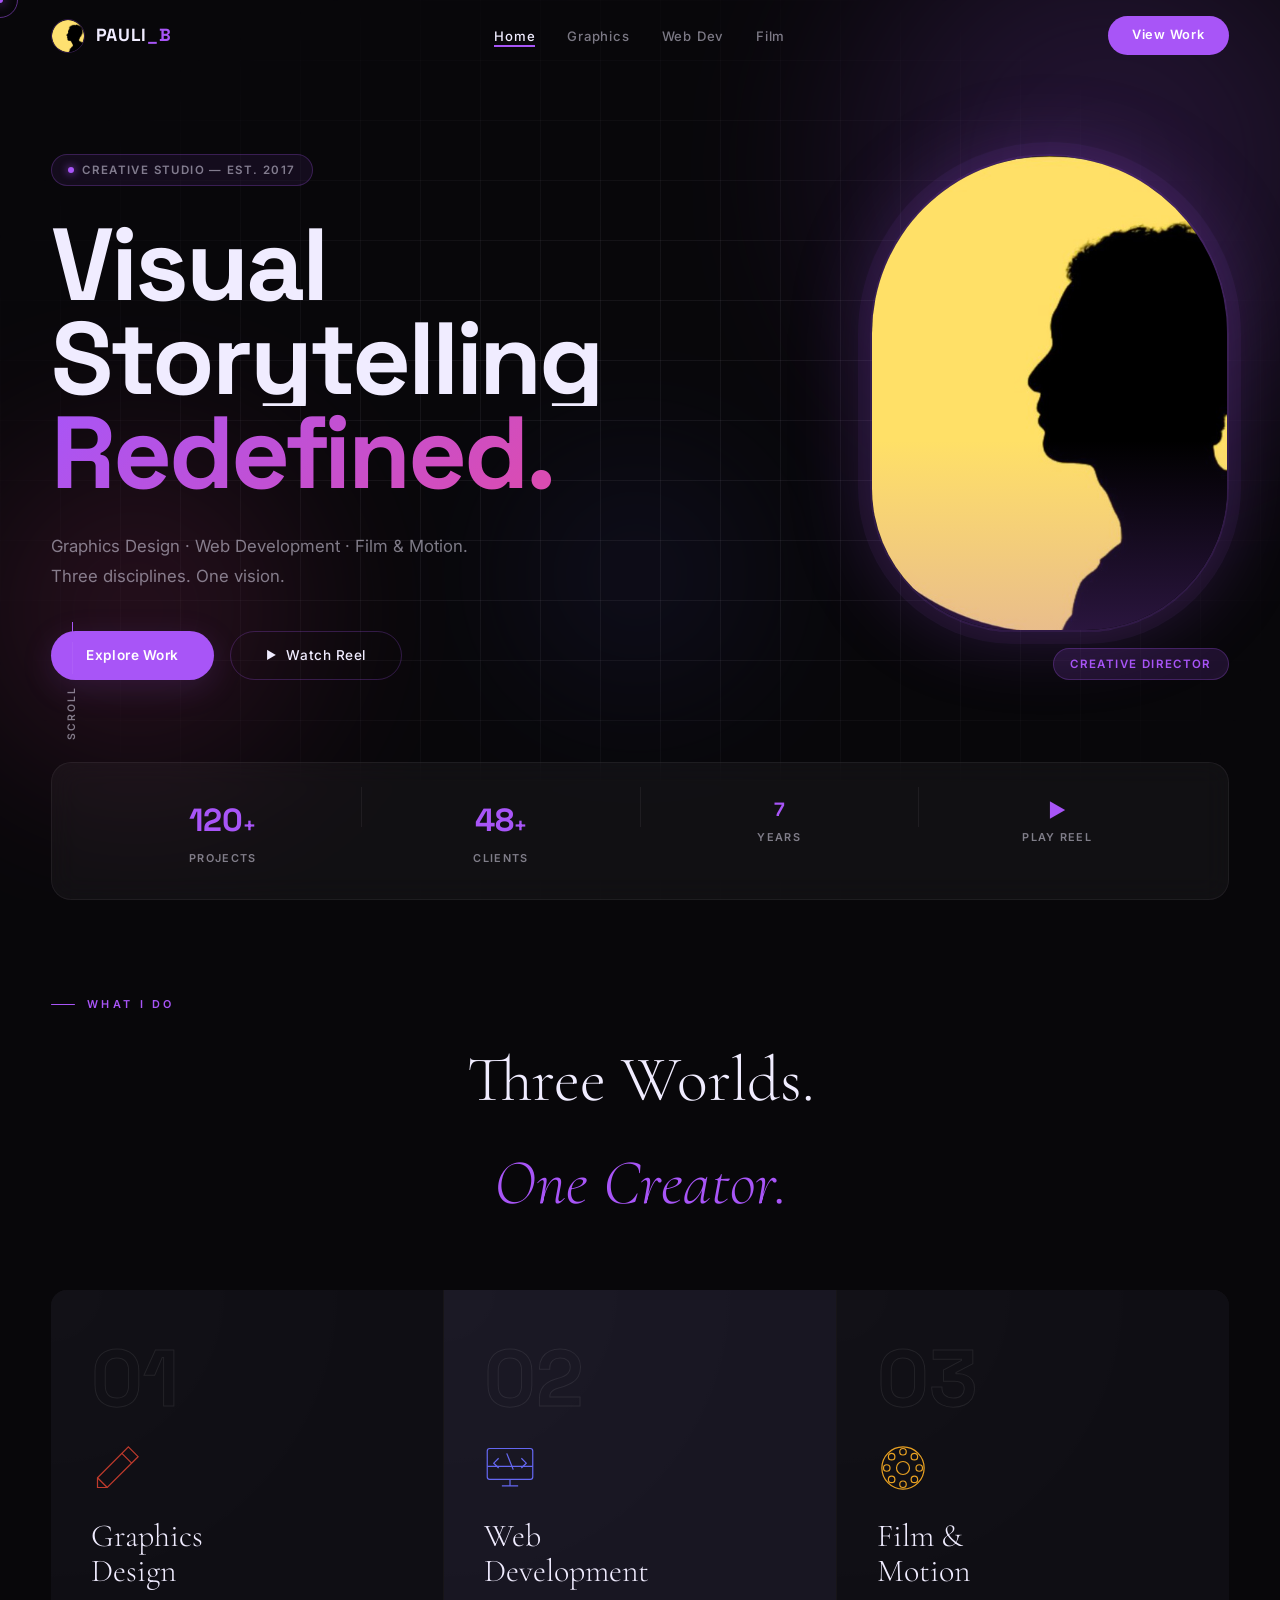
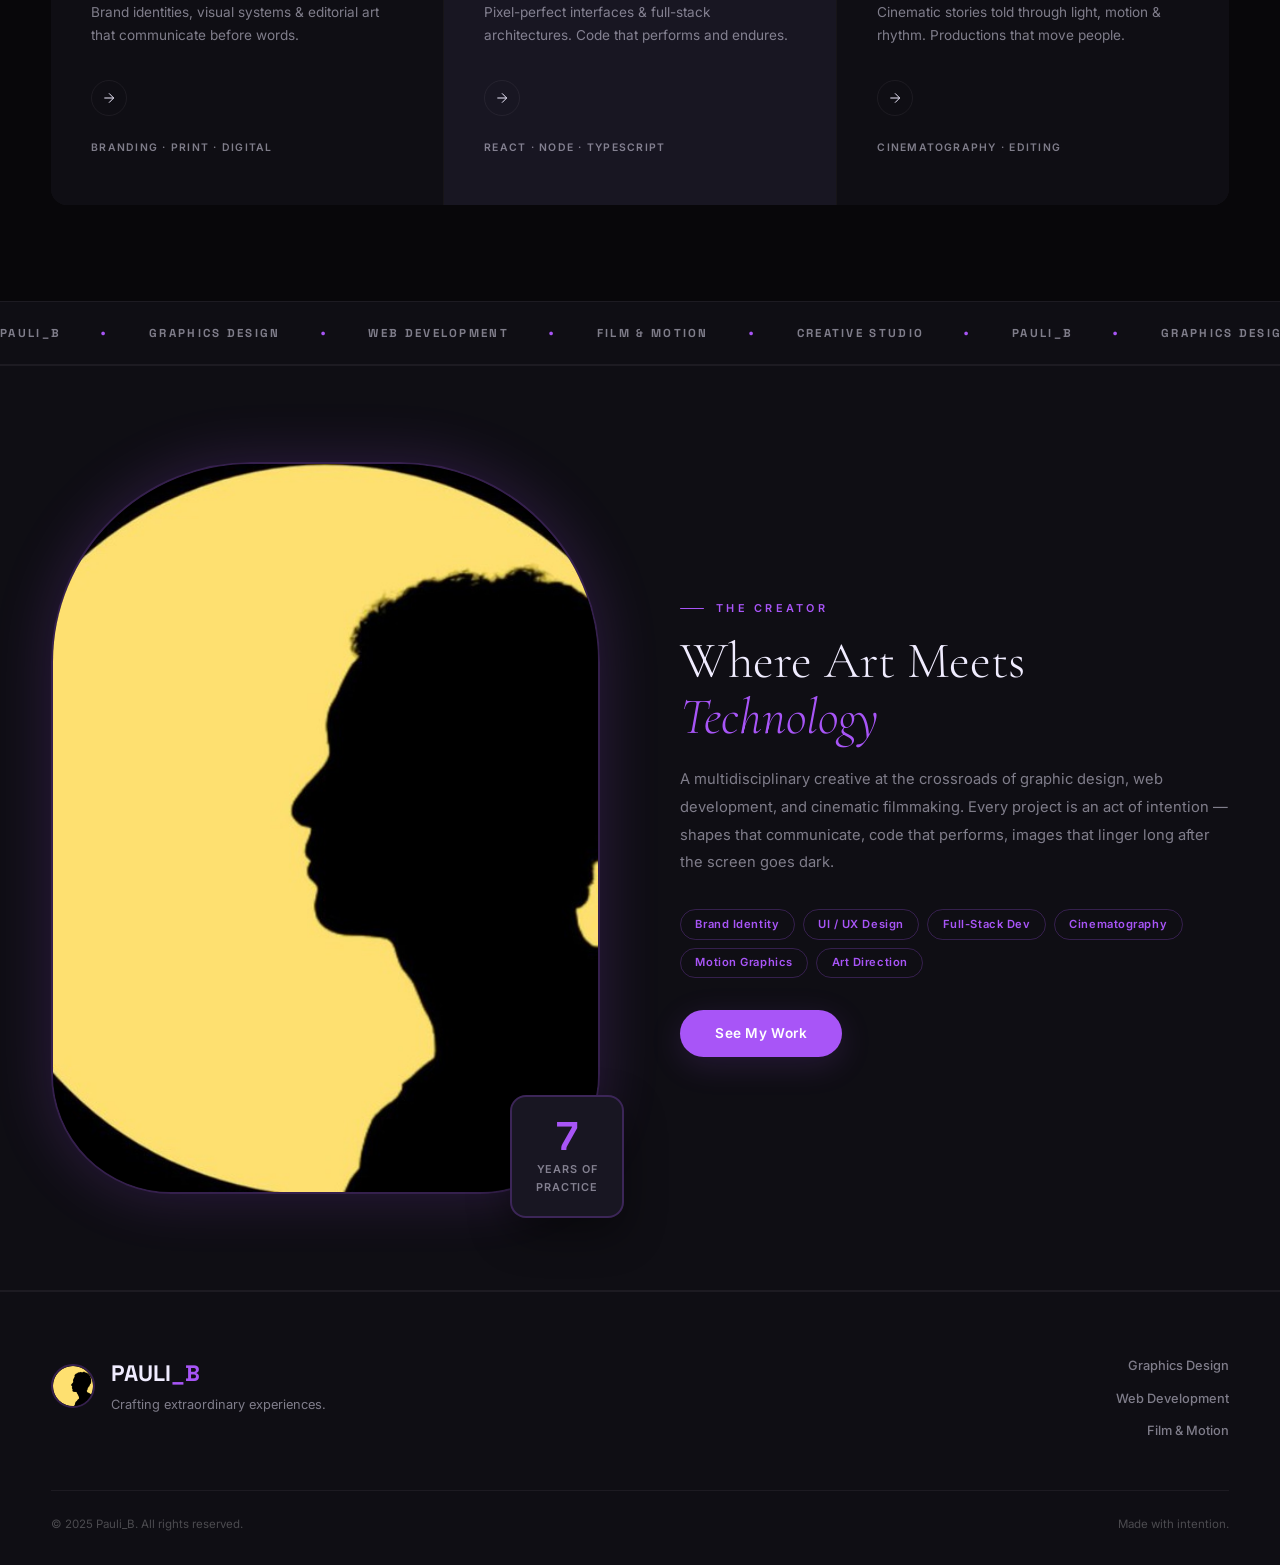
==== index.html @ 4cd1da20 "myWeb" ====
<!DOCTYPE html>
<html lang="en">
<head>
  <meta charset="UTF-8"/>
  <meta name="viewport" content="width=device-width, initial-scale=1.0"/>
  <title>PAULI_B — Creative Studio</title>
  <link rel="preconnect" href="https://fonts.googleapis.com"/>
  <link href="https://fonts.googleapis.com/css2?family=Inter:wght@300;400;500;600;700;900&family=Cormorant+Garamond:ital,wght@0,300;0,600;1,300;1,600&family=Space+Grotesk:wght@300;400;500;700&display=swap" rel="stylesheet"/>
  <link rel="stylesheet" href="css/global.css"/>
  <link rel="stylesheet" href="css/home.css"/>
</head>
<body class="page-home" data-cursor="default">

  <!-- Custom cursor -->
  <div class="cur" id="cur">
    <div class="cur-dot"></div>
    <div class="cur-ring"></div>
    <div class="cur-label" id="curLabel"></div>
  </div>

  <!-- NAV -->
  <nav class="nav" id="nav">
    <a href="index.html" class="nav-logo">
      <img src="assets/logo.jpg" alt="PB" class="nav-logo-img"/>
      <span class="nav-logo-text">PAULI<em>_B</em></span>
    </a>
    <ul class="nav-links">
      <li><a href="index.html" class="active">Home</a></li>
      <li><a href="pages/graphics.html">Graphics</a></li>
      <li><a href="pages/webdev.html">Web Dev</a></li>
      <li><a href="pages/film.html">Film</a></li>
    </ul>
    <a href="pages/graphics.html" class="nav-cta">View Work</a>
    <button class="nav-burger" id="burger" aria-label="Menu">
      <span></span><span></span>
    </button>
  </nav>

  <!-- Mobile menu -->
  <div class="mob-menu" id="mobMenu">
    <button class="mob-close" id="mobClose">&#x2715;</button>
    <nav class="mob-nav">
      <a href="index.html">Home</a>
      <a href="pages/graphics.html">Graphics</a>
      <a href="pages/webdev.html">Web Dev</a>
      <a href="pages/film.html">Film</a>
    </nav>
    <div class="mob-footer">
      <img src="assets/logo.jpg" alt="PB" class="mob-logo"/>
      <span>PAULI_B &copy; 2025</span>
    </div>
  </div>

  <!-- HERO -->
  <section class="hero">
    <div class="hero-bg">
      <div class="hero-orb orb1"></div>
      <div class="hero-orb orb2"></div>
      <div class="hero-orb orb3"></div>
      <div class="hero-grid"></div>
    </div>

    <div class="hero-content">
      <div class="hero-badge">
        <span class="badge-dot"></span>
        Creative Studio — Est. 2017
      </div>
      <h1 class="hero-title">
        <span class="ht-line">
          <span class="ht-word reveal-up">Visual</span>
        </span>
        <span class="ht-line">
          <span class="ht-word reveal-up delay-1">Storytelling</span>
        </span>
        <span class="ht-line accent-line">
          <span class="ht-word reveal-up delay-2">Redefined.</span>
        </span>
      </h1>
      <p class="hero-sub reveal-fade delay-3">
        Graphics Design · Web Development · Film &amp; Motion.<br/>
        Three disciplines. One vision.
      </p>
      <div class="hero-btns reveal-fade delay-4">
        <a href="pages/graphics.html" class="btn-primary">Explore Work</a>
        <a href="pages/film.html" class="btn-outline">
          <span class="btn-play">&#9654;</span> Watch Reel
        </a>
      </div>
    </div>

    <div class="hero-img-wrap">
      <div class="hero-img-frame">
        <img src="assets/logo.jpg" alt="Pauli_B" class="hero-img"/>
        <div class="hero-img-overlay"></div>
      </div>
      <div class="hero-img-tag">Creative Director</div>
    </div>

    <div class="hero-scroll">
      <div class="scroll-track"><div class="scroll-thumb"></div></div>
      <span>Scroll</span>
    </div>

    <!-- Stats bar -->
    <div class="hero-stats">
      <div class="hstat">
        <span class="hstat-num" data-count="120">0</span><span>+</span>
        <p>Projects</p>
      </div>
      <div class="hstat-sep"></div>
      <div class="hstat">
        <span class="hstat-num" data-count="48">0</span><span>+</span>
        <p>Clients</p>
      </div>
      <div class="hstat-sep"></div>
      <div class="hstat">
        <span class="hstat-num" data-count="7">0</span>
        <p>Years</p>
      </div>
      <div class="hstat-sep"></div>
      <div class="hstat play-trigger">
        <span class="play-icon">&#9654;</span>
        <p>Play Reel</p>
      </div>
    </div>
  </section>

  <!-- DISCIPLINES — 3 cards like the reference bottom bar -->
  <section class="disciplines">
    <div class="disc-header">
      <p class="overline">What I Do</p>
      <h2>Three Worlds.<br/><em>One Creator.</em></h2>
    </div>
    <div class="disc-grid">

      <a href="pages/graphics.html" class="disc-card" data-color="#c0392b" data-cursor="pencil">
        <div class="disc-card-bg"></div>
        <div class="disc-num">01</div>
        <div class="disc-icon">
          <!-- Pencil SVG -->
          <svg viewBox="0 0 64 64" fill="none" stroke="currentColor" stroke-width="1.5">
            <path d="M46 6L58 18L20 56H8V44L46 6Z"/>
            <path d="M38 14L50 26"/>
            <path d="M8 44L20 56"/>
          </svg>
        </div>
        <h3>Graphics<br/>Design</h3>
        <p>Brand identities, visual systems &amp; editorial art that communicate before words.</p>
        <div class="disc-arrow">
          <svg viewBox="0 0 24 24" fill="none" stroke="currentColor" stroke-width="1.5"><path d="M5 12h14M12 5l7 7-7 7"/></svg>
        </div>
        <div class="disc-tag">Branding · Print · Digital</div>
      </a>

      <a href="pages/webdev.html" class="disc-card featured" data-color="#1a1a2e" data-cursor="code">
        <div class="disc-card-bg"></div>
        <div class="disc-num">02</div>
        <div class="disc-icon">
          <!-- Monitor/Code SVG -->
          <svg viewBox="0 0 64 64" fill="none" stroke="currentColor" stroke-width="1.5">
            <rect x="4" y="8" width="56" height="38" rx="3"/>
            <path d="M4 30h56"/>
            <path d="M22 54h20M32 46v8"/>
            <path d="M18 20l-6 6 6 6M46 20l6 6-6 6M28 14l8 20"/>
          </svg>
        </div>
        <h3>Web<br/>Development</h3>
        <p>Pixel-perfect interfaces &amp; full-stack architectures. Code that performs and endures.</p>
        <div class="disc-arrow">
          <svg viewBox="0 0 24 24" fill="none" stroke="currentColor" stroke-width="1.5"><path d="M5 12h14M12 5l7 7-7 7"/></svg>
        </div>
        <div class="disc-tag">React · Node · TypeScript</div>
      </a>

      <a href="pages/film.html" class="disc-card" data-color="#0d0016" data-cursor="reel">
        <div class="disc-card-bg"></div>
        <div class="disc-num">03</div>
        <div class="disc-icon">
          <!-- Film reel SVG -->
          <svg viewBox="0 0 64 64" fill="none" stroke="currentColor" stroke-width="1.5">
            <circle cx="32" cy="32" r="26"/>
            <circle cx="32" cy="32" r="8"/>
            <circle cx="32" cy="12" r="4"/>
            <circle cx="32" cy="52" r="4"/>
            <circle cx="12" cy="32" r="4"/>
            <circle cx="52" cy="32" r="4"/>
            <circle cx="18" cy="18" r="4"/>
            <circle cx="46" cy="46" r="4"/>
            <circle cx="46" cy="18" r="4"/>
            <circle cx="18" cy="46" r="4"/>
          </svg>
        </div>
        <h3>Film &amp;<br/>Motion</h3>
        <p>Cinematic stories told through light, motion &amp; rhythm. Productions that move people.</p>
        <div class="disc-arrow">
          <svg viewBox="0 0 24 24" fill="none" stroke="currentColor" stroke-width="1.5"><path d="M5 12h14M12 5l7 7-7 7"/></svg>
        </div>
        <div class="disc-tag">Cinematography · Editing</div>
      </a>

    </div>
  </section>

  <!-- MARQUEE STRIP -->
  <div class="marquee-wrap">
    <div class="marquee-track">
      <span>PAULI_B</span><span class="mdot">·</span>
      <span>GRAPHICS DESIGN</span><span class="mdot">·</span>
      <span>WEB DEVELOPMENT</span><span class="mdot">·</span>
      <span>FILM &amp; MOTION</span><span class="mdot">·</span>
      <span>CREATIVE STUDIO</span><span class="mdot">·</span>
      <span>PAULI_B</span><span class="mdot">·</span>
      <span>GRAPHICS DESIGN</span><span class="mdot">·</span>
      <span>WEB DEVELOPMENT</span><span class="mdot">·</span>
      <span>FILM &amp; MOTION</span><span class="mdot">·</span>
      <span>CREATIVE STUDIO</span><span class="mdot">·</span>
    </div>
  </div>

  <!-- ABOUT TEASER -->
  <section class="about-teaser">
    <div class="at-img">
      <div class="at-img-frame">
        <img src="assets/logo.jpg" alt="Pauli_B"/>
      </div>
      <div class="at-badge-float">
        <span>7</span>
        <p>Years of<br/>Practice</p>
      </div>
    </div>
    <div class="at-text">
      <p class="overline">The Creator</p>
      <h2>Where Art Meets<br/><em>Technology</em></h2>
      <p class="at-body">A multidisciplinary creative at the crossroads of graphic design, web development, and cinematic filmmaking. Every project is an act of intention — shapes that communicate, code that performs, images that linger long after the screen goes dark.</p>
      <div class="at-skills">
        <span>Brand Identity</span>
        <span>UI / UX Design</span>
        <span>Full-Stack Dev</span>
        <span>Cinematography</span>
        <span>Motion Graphics</span>
        <span>Art Direction</span>
      </div>
      <a href="pages/graphics.html" class="btn-primary" style="margin-top:2rem;display:inline-flex">See My Work</a>
    </div>
  </section>

  <!-- FOOTER -->
  <footer class="footer">
    <div class="footer-inner">
      <div class="footer-top">
        <div class="footer-brand">
          <img src="assets/logo.jpg" alt="PB" class="footer-logo-img"/>
          <div>
            <div class="footer-logo-text">PAULI<em>_B</em></div>
            <p>Crafting extraordinary experiences.</p>
          </div>
        </div>
        <nav class="footer-nav">
          <a href="pages/graphics.html">Graphics Design</a>
          <a href="pages/webdev.html">Web Development</a>
          <a href="pages/film.html">Film &amp; Motion</a>
        </nav>
      </div>
      <div class="footer-bottom">
        <p>&copy; 2025 Pauli_B. All rights reserved.</p>
        <p class="footer-secret">Made with intention.</p>
      </div>
    </div>
  </footer>

  <script src="js/global.js"></script>
</body>
</html>
---- css/global.css ----
/* ============================================================
   PAULI_B — Global Styles
   Framework: vanilla CSS with custom properties
   Responsive: mobile-first, fluid typography
============================================================ */

/* Google Fonts loaded in HTML */

/* ── TOKENS ────────────────────────────────────────────────── */
:root {
  /* Home / default palette */
  --bg:       #08070a;
  --bg2:      #0f0e14;
  --bg3:      #181622;
  --text:     #f0ecff;
  --dim:      rgba(240,236,255,.5);
  --faint:    rgba(240,236,255,.06);
  --accent:   #a855f7;       /* purple */
  --accent2:  #ec4899;       /* pink */
  --acl:      #d8b4fe;
  --acd:      rgba(168,85,247,.15);
  --acb:      rgba(168,85,247,.25);

  /* Typography */
  --sans: 'Space Grotesk', sans-serif;
  --inter: 'Inter', sans-serif;
  --serif: 'Cormorant Garamond', serif;

  /* Spacing */
  --r: 12px;
  --nav-h: 72px;

  /* Ease */
  --ease: cubic-bezier(.4,0,.2,1);
  --spring: cubic-bezier(.34,1.56,.64,1);
}

/* ── RESET ─────────────────────────────────────────────────── */
*, *::before, *::after { box-sizing: border-box; margin: 0; padding: 0; }
html { scroll-behavior: smooth; font-size: 16px; }
body { font-family: var(--inter); font-weight: 400; line-height: 1.6; overflow-x: hidden; cursor: none; background: var(--bg); color: var(--text); }
a { color: inherit; text-decoration: none; }
img, video { max-width: 100%; display: block; }
ul { list-style: none; }
button { font-family: inherit; cursor: none; }
input, textarea { font-family: inherit; }

/* ── CURSOR ────────────────────────────────────────────────── */
.cur { position: fixed; top: 0; left: 0; z-index: 9999; pointer-events: none; }
.cur-dot {
  width: 6px; height: 6px; border-radius: 50%;
  background: var(--accent);
  position: absolute; top: 0; left: 0;
  transform: translate(-50%,-50%);
  transition: transform .15s, background .3s, width .2s, height .2s;
  box-shadow: 0 0 12px var(--accent);
}
.cur-ring {
  width: 36px; height: 36px; border-radius: 50%;
  border: 1.5px solid rgba(168,85,247,.5);
  position: absolute; top: 0; left: 0;
  transform: translate(-50%,-50%);
  transition: left .1s var(--ease), top .1s var(--ease), width .3s, height .3s, border-color .3s;
}
.cur-label {
  position: absolute; top: 20px; left: 20px;
  font-size: .65rem; letter-spacing: .12em; text-transform: uppercase;
  color: var(--accent); white-space: nowrap;
  opacity: 0; transition: opacity .2s;
  font-family: var(--inter); font-weight: 500;
  background: rgba(8,7,10,.8); padding: .2rem .5rem; border-radius: 4px;
}
.cur-label.show { opacity: 1; }

/* Cursor icon variants */
.cur.pencil .cur-dot  { background: #c0392b; box-shadow: 0 0 12px #c0392b; }
.cur.pencil .cur-ring { border-color: rgba(192,57,43,.6); }
.cur.code   .cur-dot  { background: #39ff14; box-shadow: 0 0 12px #39ff14; }
.cur.code   .cur-ring { border-color: rgba(57,255,20,.5); }
.cur.reel   .cur-dot  { background: #e8a020; box-shadow: 0 0 12px #e8a020; }
.cur.reel   .cur-ring { border-color: rgba(232,160,32,.6); }
.cur.hover  .cur-ring { width: 52px; height: 52px; border-color: var(--accent); }

/* ── NAVIGATION ────────────────────────────────────────────── */
.nav {
  position: fixed; inset: 0 0 auto 0; z-index: 1000;
  height: var(--nav-h);
  display: flex; align-items: center; justify-content: space-between;
  padding: 0 clamp(1.25rem, 4vw, 4rem);
  transition: background .4s, border-color .4s;
  border-bottom: 1px solid transparent;
}
.nav.scrolled {
  background: rgba(8,7,10,.85);
  backdrop-filter: blur(24px) saturate(1.4);
  border-bottom: 1px solid var(--acb);
}
.nav-logo { display: flex; align-items: center; gap: .65rem; }
.nav-logo-img { width: 34px; height: 34px; border-radius: 50%; object-fit: cover; border: 1.5px solid var(--acb); }
.nav-logo-text { font-family: var(--sans); font-size: 1.1rem; font-weight: 700; letter-spacing: .04em; }
.nav-logo-text em { font-style: normal; color: var(--accent); }
.nav-links { display: flex; gap: 2rem; }
.nav-links a { font-size: .82rem; font-weight: 500; letter-spacing: .06em; color: var(--dim); transition: color .25s var(--ease); position: relative; }
.nav-links a::after { content:''; position:absolute; bottom:-3px; left:0; right:0; height:1.5px; background:var(--accent); transform:scaleX(0); transition:transform .35s var(--ease); }
.nav-links a:hover, .nav-links a.active { color: var(--text); }
.nav-links a:hover::after, .nav-links a.active::after { transform: scaleX(1); }
.nav-cta {
  font-size: .8rem; font-weight: 600; letter-spacing: .06em;
  padding: .55rem 1.5rem; border-radius: 100px;
  background: var(--accent); color: #fff;
  transition: all .3s var(--ease);
  box-shadow: 0 0 20px rgba(168,85,247,.0);
}
.nav-cta:hover { background: var(--acl); transform: translateY(-2px); box-shadow: 0 12px 40px rgba(168,85,247,.25); }
.nav-burger { display: none; flex-direction: column; gap: 5px; background: none; border: none; padding: 4px; }
.nav-burger span { width: 22px; height: 1.5px; background: var(--text); display: block; transition: .3s; border-radius: 2px; }

/* Mobile menu */
.mob-menu {
  display: none; position: fixed; inset: 0; z-index: 998;
  background: rgba(8,7,10,.97); backdrop-filter: blur(20px);
  flex-direction: column; align-items: center; justify-content: center;
}
.mob-menu.open { display: flex; }
.mob-close { position: absolute; top: 1.5rem; right: 1.5rem; background: none; border: none; color: var(--dim); font-size: 1.6rem; }
.mob-nav { display: flex; flex-direction: column; align-items: center; gap: 1.5rem; }
.mob-nav a { font-family: var(--serif); font-size: clamp(2.5rem, 8vw, 4rem); font-weight: 300; color: var(--dim); transition: color .25s; }
.mob-nav a:hover { color: var(--accent); }
.mob-footer { position: absolute; bottom: 2rem; display: flex; align-items: center; gap: .75rem; color: var(--dim); font-size: .8rem; }
.mob-logo { width: 32px; height: 32px; border-radius: 50%; object-fit: cover; }

/* ── BUTTONS ───────────────────────────────────────────────── */
.btn-primary {
  display: inline-flex; align-items: center; gap: .5rem;
  padding: .8rem 2.2rem; border-radius: 100px;
  background: var(--accent); color: #fff;
  font-size: .85rem; font-weight: 600; letter-spacing: .04em;
  transition: all .3s var(--ease);
  border: none; cursor: none;
  box-shadow: 0 8px 32px rgba(168,85,247,.15);
}
.btn-primary:hover { background: var(--acl); transform: translateY(-3px); box-shadow: 0 16px 48px rgba(168,85,247,.3); }
.btn-outline {
  display: inline-flex; align-items: center; gap: .6rem;
  padding: .8rem 2.2rem; border-radius: 100px;
  background: transparent; color: var(--text);
  font-size: .85rem; font-weight: 500; letter-spacing: .04em;
  border: 1.5px solid var(--acb);
  transition: all .3s var(--ease); cursor: none;
}
.btn-outline:hover { border-color: var(--accent); background: rgba(168,85,247,.1); color: var(--accent); transform: translateY(-2px); }
.btn-play { font-size: .7rem; }

/* ── OVERLINE ──────────────────────────────────────────────── */
.overline {
  font-size: .68rem; font-weight: 600; letter-spacing: .3em;
  text-transform: uppercase; color: var(--accent);
  display: flex; align-items: center; gap: .75rem; margin-bottom: 1rem;
}
.overline::before { content:''; width: 24px; height: 1.5px; background: var(--accent); border-radius: 2px; flex-shrink: 0; }

/* ── FOOTER ────────────────────────────────────────────────── */
.footer { padding: 4rem clamp(1.25rem,4vw,4rem) 2rem; border-top: 1px solid var(--faint); background: var(--bg2); }
.footer-inner { max-width: 1200px; margin: 0 auto; }
.footer-top { display: flex; justify-content: space-between; align-items: flex-start; flex-wrap: wrap; gap: 2rem; margin-bottom: 3rem; }
.footer-brand { display: flex; align-items: center; gap: 1rem; }
.footer-logo-img { width: 44px; height: 44px; border-radius: 50%; object-fit: cover; border: 2px solid var(--acb); }
.footer-logo-text { font-family: var(--sans); font-size: 1.4rem; font-weight: 700; }
.footer-logo-text em { font-style: normal; color: var(--accent); }
.footer-brand p { font-size: .8rem; color: var(--dim); margin-top: .2rem; }
.footer-nav { display: flex; flex-direction: column; gap: .75rem; text-align: right; }
.footer-nav a { font-size: .8rem; color: var(--dim); font-weight: 500; transition: color .2s; }
.footer-nav a:hover { color: var(--accent); }
.footer-bottom { display: flex; justify-content: space-between; align-items: center; border-top: 1px solid var(--faint); padding-top: 1.5rem; flex-wrap: wrap; gap: .5rem; }
.footer-bottom p { font-size: .72rem; color: rgba(255,255,255,.25); }

/* ── MARQUEE ───────────────────────────────────────────────── */
.marquee-wrap { overflow: hidden; border-top: 1px solid var(--faint); border-bottom: 1px solid var(--faint); padding: 1rem 0; background: var(--bg2); }
.marquee-track {
  display: flex; gap: 2.5rem; align-items: center;
  white-space: nowrap;
  animation: marquee 20s linear infinite;
  width: max-content;
}
.marquee-track span { font-family: var(--sans); font-size: .72rem; font-weight: 700; letter-spacing: .2em; color: var(--dim); }
.marquee-track .mdot { color: var(--accent); font-size: 1.2rem; }
@keyframes marquee { from { transform: translateX(0); } to { transform: translateX(-50%); } }

/* ── ANIMATIONS ────────────────────────────────────────────── */
.reveal-up { opacity: 0; transform: translateY(30px); transition: opacity .8s var(--ease), transform .8s var(--ease); }
.reveal-up.in { opacity: 1; transform: translateY(0); }
.reveal-fade { opacity: 0; transition: opacity .8s var(--ease); }
.reveal-fade.in { opacity: 1; }
.delay-1 { transition-delay: .15s !important; }
.delay-2 { transition-delay: .3s !important; }
.delay-3 { transition-delay: .45s !important; }
.delay-4 { transition-delay: .6s !important; }

/* ── PAGE HERO (inner pages) ───────────────────────────────── */
.page-hero {
  min-height: 55vh;
  display: flex; align-items: flex-end;
  padding: calc(var(--nav-h) + 4rem) clamp(1.25rem,4vw,4rem) 4rem;
  position: relative; overflow: hidden;
}
.page-hero-content { position: relative; z-index: 2; }
.page-hero h1 {
  font-family: var(--serif); font-size: clamp(3.5rem,9vw,8.5rem);
  font-weight: 300; line-height: .9; letter-spacing: -.01em;
  margin-bottom: 1.5rem;
}
.page-hero h1 em { font-style: italic; color: var(--accent); }
.page-hero p { font-size: clamp(.85rem,1.5vw,1rem); color: var(--dim); max-width: 480px; line-height: 1.8; }

/* ── GALLERY ───────────────────────────────────────────────── */
.gallery-section { padding: 5rem clamp(1.25rem,4vw,4rem); }
.gallery-top { display: flex; justify-content: space-between; align-items: flex-end; flex-wrap: wrap; gap: 1rem; margin-bottom: 2.5rem; }
.gallery-top h2 { font-family: var(--serif); font-size: clamp(2rem,4vw,3rem); font-weight: 300; }
.gallery-top h2 em { font-style: italic; color: var(--accent); }
.filter-row { display: flex; gap: .5rem; flex-wrap: wrap; }
.filt { padding: .35rem 1rem; border-radius: 100px; font-size: .72rem; font-weight: 600; letter-spacing: .06em; background: transparent; border: 1.5px solid var(--acb); color: var(--dim); transition: all .2s; cursor: none; }
.filt.active, .filt:hover { background: var(--accent); color: #fff; border-color: var(--accent); }
.gallery-grid { display: grid; grid-template-columns: repeat(auto-fill, minmax(280px, 1fr)); gap: 3px; }
.g-item { aspect-ratio: 4/3; overflow: hidden; position: relative; cursor: none; background: var(--bg2); }
.g-item img { width: 100%; height: 100%; object-fit: cover; transition: transform .6s var(--ease); }
.g-item:hover img { transform: scale(1.07); }
.g-item-overlay { position: absolute; inset: 0; background: linear-gradient(to top, rgba(0,0,0,.85), transparent 50%); opacity: 0; transition: opacity .35s; display: flex; align-items: flex-end; padding: 1.25rem; }
.g-item:hover .g-item-overlay { opacity: 1; }
.g-item-info h4 { font-family: var(--serif); font-size: 1.2rem; color: #fff; }
.g-item-info p { font-size: .65rem; color: var(--accent); letter-spacing: .1em; text-transform: uppercase; }
.gallery-empty { grid-column: 1/-1; text-align: center; padding: 6rem 2rem; }
.gallery-empty h4 { font-family: var(--serif); font-size: 1.8rem; font-weight: 300; margin: 1rem 0 .5rem; }
.gallery-empty p { font-size: .85rem; color: var(--dim); }

/* ── VIDEO GRID ────────────────────────────────────────────── */
.video-grid { display: grid; grid-template-columns: repeat(auto-fill, minmax(300px,1fr)); gap: 1.5rem; }
.v-card { background: var(--bg2); border: 1px solid var(--faint); border-radius: var(--r); overflow: hidden; transition: border-color .3s, transform .3s; cursor: none; }
.v-card:hover { border-color: var(--acb); transform: translateY(-4px); box-shadow: 0 16px 48px rgba(0,0,0,.4); }
.v-thumb { position: relative; aspect-ratio: 16/9; background: var(--bg3); display: flex; align-items: center; justify-content: center; overflow: hidden; }
.v-thumb video, .v-thumb img { width: 100%; height: 100%; object-fit: cover; }
.v-play { position: absolute; width: 50px; height: 50px; border-radius: 50%; background: var(--accent); display: flex; align-items: center; justify-content: center; transition: transform .3s var(--spring); box-shadow: 0 0 0 10px var(--acd); }
.v-play svg { width: 16px; height: 16px; fill: #fff; margin-left: 2px; }
.v-card:hover .v-play { transform: scale(1.15); }
.v-info { padding: 1.25rem; }
.v-info h4 { font-family: var(--serif); font-size: 1.2rem; margin-bottom: .2rem; }
.v-info p { font-size: .78rem; color: var(--dim); }
.v-meta { display: flex; justify-content: space-between; margin-top: .75rem; }
.v-tag { font-size: .62rem; font-weight: 600; letter-spacing: .1em; text-transform: uppercase; color: var(--accent); }

/* Video modal */
.v-modal { display: none; position: fixed; inset: 0; z-index: 3000; background: rgba(0,0,0,.96); align-items: center; justify-content: center; }
.v-modal.open { display: flex; }
.v-modal-inner { position: relative; width: 90%; max-width: 960px; }
.v-modal-inner video { width: 100%; border-radius: 8px; }
.v-modal-close { position: absolute; top: -3rem; right: 0; background: none; border: none; color: rgba(255,255,255,.5); font-size: 1.4rem; cursor: pointer; transition: color .2s; font-family: inherit; }
.v-modal-close:hover { color: var(--accent); }

/* ── PROCESS / SKILLS ──────────────────────────────────────── */
.pill { display: inline-flex; padding: .32rem .9rem; border-radius: 100px; border: 1.5px solid var(--acb); color: var(--accent); font-size: .7rem; font-weight: 600; letter-spacing: .05em; transition: all .2s; cursor: none; }
.pill:hover { background: var(--accent); color: #fff; border-color: var(--accent); }

/* ── SECTION LAYOUT HELPERS ────────────────────────────────── */
.section { padding: 5rem clamp(1.25rem,4vw,4rem); }
.section-header { margin-bottom: 3.5rem; }
.section-header h2 { font-family: var(--serif); font-size: clamp(2.2rem,5vw,4rem); font-weight: 300; line-height: 1; }
.section-header h2 em { font-style: italic; color: var(--accent); }

/* ── SCROLLBAR ─────────────────────────────────────────────── */
::-webkit-scrollbar { width: 4px; }
::-webkit-scrollbar-track { background: var(--bg); }
::-webkit-scrollbar-thumb { background: var(--acb); border-radius: 2px; }

/* ── RESPONSIVE ────────────────────────────────────────────── */
@media (max-width: 768px) {
  body { cursor: auto; }
  .cur { display: none; }
  .nav-links, .nav-cta { display: none; }
  .nav-burger { display: flex; }
  .footer-nav { text-align: left; }
  .gallery-grid { grid-template-columns: 1fr 1fr; }
  .video-grid { grid-template-columns: 1fr; }
}
@media (max-width: 480px) {
  .gallery-grid { grid-template-columns: 1fr; }
}
---- css/home.css ----
/* ── HOME PAGE ─────────────────────────────────────────────── */

/* HERO */
.hero {
  min-height: 100vh;
  display: grid;
  grid-template-columns: minmax(0, 1fr) auto;
  grid-template-rows: minmax(auto, 1fr) auto;
  align-items: center;
  padding: calc(var(--nav-h) + 2rem) clamp(1.25rem,4vw,4rem) 0;
  position: relative;
  overflow: hidden;
  gap: 0 4rem;
}
.hero-content {
  position: relative; z-index: 2;
  grid-column: 1;
  max-width: 680px;
  width: 100%;
}
.hero-img-wrap {
  position: relative; z-index: 2;
  grid-column: 2;
  display: flex; flex-direction: column; align-items: flex-end;
}
.hero-img-wrap.centered {
  align-items: center;
}
.hero-img-frame {
  width: clamp(220px, 28vw, 380px);
  aspect-ratio: 3/4;
  border-radius: 200px 200px 160px 160px;
  overflow: hidden;
  border: 2px solid var(--acb);
  box-shadow: 0 0 80px rgba(168,85,247,.25), 0 0 0 12px rgba(168,85,247,.06);
  position: relative;
}
.hero-img-overlay {
  position: absolute; inset: 0;
  background: linear-gradient(to bottom, transparent 60%, rgba(168,85,247,.25));
  pointer-events: none;
}

/* Layered bg */
.hero-bg { position: absolute; inset: 0; z-index: 0; }
.hero-orb {
  position: absolute; border-radius: 50%;
  filter: blur(80px); opacity: .35;
}
.orb1 { width: 600px; height: 600px; background: radial-gradient(circle, rgba(168,85,247,.6), transparent); top: -15%; right: -10%; animation: drift 10s ease-in-out infinite; }
.orb2 { width: 400px; height: 400px; background: radial-gradient(circle, rgba(236,72,153,.5), transparent); bottom: 10%; left: -5%; animation: drift 13s ease-in-out infinite reverse; }
.orb3 { width: 250px; height: 250px; background: radial-gradient(circle, rgba(99,102,241,.4), transparent); top: 50%; left: 40%; animation: drift 8s ease-in-out infinite 2s; }
@keyframes drift { 0%,100%{transform:translateY(0) scale(1)} 50%{transform:translateY(-30px) scale(1.05)} }

.hero-grid {
  position: absolute; inset: 0;
  background-image: linear-gradient(var(--faint) 1px, transparent 1px), linear-gradient(90deg, var(--faint) 1px, transparent 1px);
  background-size: 60px 60px;
  mask-image: radial-gradient(ellipse at center, black 30%, transparent 80%);
}

/* Content — declarative only, no duplication */
.hero-badge {
  display: inline-flex; align-items: center; gap: .5rem;
  font-size: .72rem; font-weight: 600; letter-spacing: .12em; text-transform: uppercase;
  color: var(--dim); border: 1px solid var(--acb);
  padding: .35rem 1rem; border-radius: 100px; margin-bottom: 2rem;
  background: rgba(168,85,247,.08);
}
.badge-dot { width: 6px; height: 6px; border-radius: 50%; background: var(--accent); box-shadow: 0 0 8px var(--accent); animation: blink 2s ease-in-out infinite; }
@keyframes blink { 0%,100%{opacity:1} 50%{opacity:.3} }

.hero-title {
  font-family: var(--sans);
  font-size: clamp(3.5rem, 8vw, 7.5rem);
  font-weight: 900; line-height: .92; letter-spacing: -.03em;
  margin-bottom: 2rem;
}
.ht-line { display: block; overflow: hidden; }
.ht-word { display: block; }
.accent-line .ht-word {
  background: linear-gradient(135deg, var(--accent), var(--accent2));
  -webkit-background-clip: text; -webkit-text-fill-color: transparent;
}
.hero-sub { font-size: clamp(.9rem,1.5vw,1.05rem); color: var(--dim); max-width: 460px; line-height: 1.75; margin-bottom: 2.5rem; }
.hero-btns { display: flex; gap: 1rem; flex-wrap: wrap; }

/* Hero image — handled in hero grid above */
.hero-img { width: 100%; height: 100%; object-fit: cover; filter: saturate(1.08); transition: transform .7s var(--ease); }
.hero-img-frame:hover .hero-img { transform: scale(1.03); }
.hero-img-tag {
  margin-top: 1rem;
  font-size: .72rem; font-weight: 600; letter-spacing: .12em; text-transform: uppercase;
  color: var(--accent); background: var(--acd);
  padding: .35rem 1rem; border-radius: 100px; border: 1px solid var(--acb);
}

/* Scroll indicator */
.hero-scroll {
  position: absolute; bottom: 10rem; left: clamp(2rem, 10vw, 4rem);
  display: flex; flex-direction: column; align-items: center; gap: .75rem; z-index: 2;
  font-size: .65rem; font-weight: 600; letter-spacing: .2em; text-transform: uppercase; color: var(--dim);
}
.scroll-track { width: 1px; height: 52px; background: var(--faint); position: relative; }
.scroll-thumb { width: 1px; height: 20px; background: var(--accent); position: absolute; top: 0; animation: scrollAnim 2s ease-in-out infinite; }
.hero-scroll span { writing-mode: vertical-rl; transform: rotate(180deg); white-space: nowrap; }
@keyframes scrollAnim { 0%{top:0;opacity:1} 80%{top:32px;opacity:1} 100%{top:32px;opacity:0} }

/* Stats bar — like reference image bottom strip */
.hero-stats {
  grid-column: 1 / -1;
  display: flex; align-items: stretch;
  background: rgba(255,255,255,.04);
  border: 1px solid var(--faint);
  border-radius: 20px;
  padding: 1.5rem 2rem;
  margin-top: 2rem;
  gap: 0;
  backdrop-filter: blur(14px);
}
.hstat { flex: 1; text-align: center; padding: .5rem 0; min-width: 0; }
.hstat-num { font-family: var(--sans); font-size: 2rem; font-weight: 900; color: var(--accent); }
.hstat span:last-of-type { font-size: 1.2rem; font-weight: 700; color: var(--accent); }
.hstat p { font-size: .68rem; font-weight: 600; letter-spacing: .12em; text-transform: uppercase; color: var(--dim); margin-top: .2rem; }
.hstat-sep { width: 1px; height: 40px; background: var(--faint); flex-shrink: 0; }
.play-trigger { cursor: none; }
.play-icon { display: block; font-size: 1.5rem; color: var(--accent); margin-bottom: .2rem; }

/* DISCIPLINES */
.disciplines { padding: 6rem clamp(1.25rem,4vw,4rem); }
.disc-header { text-align: center; margin-bottom: 3.5rem; }
.disc-header h2 { font-family: var(--serif); font-size: clamp(2.5rem,5vw,4rem); font-weight: 300; }
.disc-header h2 em { font-style: italic; color: var(--accent); }

.disc-grid {
  display: grid;
  grid-template-columns: repeat(3, 1fr);
  gap: 1.5px;
  background: var(--faint);
  border-radius: 16px;
  overflow: hidden;
}

.disc-card {
  position: relative; display: block;
  padding: 3rem 2.5rem;
  background: var(--bg2);
  transition: all .45s var(--ease);
  overflow: hidden;
}
.disc-card::before {
  content: ''; position: absolute; inset: 0;
  opacity: 0; pointer-events: none;
  transition: opacity .5s;
}
.disc-card-bg {
  position: absolute; inset: 0;
  opacity: .08;
  pointer-events: none;
  background: radial-gradient(circle at top left, rgba(255,255,255,.12), transparent 45%);
  mix-blend-mode: screen;
}
.disc-card[data-color="#c0392b"]::before { background: linear-gradient(135deg, rgba(192,57,43,.15), transparent 60%); }
.disc-card[data-color="#1a1a2e"]::before { background: linear-gradient(135deg, rgba(99,102,241,.15), transparent 60%); }
.disc-card[data-color="#0d0016"]::before { background: linear-gradient(135deg, rgba(232,160,32,.12), transparent 60%); }
.disc-card:hover { background: var(--bg3); transform: translateY(-6px); box-shadow: 0 24px 64px rgba(0,0,0,.35); z-index: 2; }
.disc-card:hover::before { opacity: 1; }
.disc-card.featured { background: var(--bg3); }

.disc-num { font-family: var(--sans); font-size: 5rem; font-weight: 900; line-height: 1; color: transparent; -webkit-text-stroke: 1px rgba(255,255,255,.08); margin-bottom: 1.5rem; }
.disc-icon { width: 52px; height: 52px; color: var(--accent); margin-bottom: 1.5rem; transition: transform .4s var(--spring), color .3s; }
.disc-card[data-cursor="pencil"] .disc-icon { color: #c0392b; }
.disc-card[data-cursor="code"]   .disc-icon { color: #6366f1; }
.disc-card[data-cursor="reel"]   .disc-icon { color: #e8a020; }
.disc-card:hover .disc-icon { transform: scale(1.12) rotate(-5deg); }

.disc-card h3 { font-family: var(--serif); font-size: 2rem; font-weight: 300; line-height: 1.1; margin-bottom: .75rem; }
.disc-card p { font-size: .85rem; color: var(--dim); line-height: 1.75; margin-bottom: 2rem; }
.disc-arrow { width: 36px; height: 36px; border-radius: 50%; border: 1.5px solid var(--faint); display: flex; align-items: center; justify-content: center; transition: all .3s; }
.disc-arrow svg { width: 16px; height: 16px; }
.disc-card:hover .disc-arrow { background: var(--accent); border-color: var(--accent); }
.disc-tag { margin-top: 1.5rem; font-size: .65rem; font-weight: 600; letter-spacing: .12em; text-transform: uppercase; color: var(--dim); }

/* ABOUT TEASER */
.about-teaser {
  padding: 6rem clamp(1.25rem,4vw,4rem);
  display: grid; grid-template-columns: 1fr 1fr;
  gap: 5rem; align-items: center;
  background: var(--bg2); border-top: 1px solid var(--faint); border-bottom: 1px solid var(--faint);
}
.at-img { position: relative; }
.at-img-frame {
  width: 100%; aspect-ratio: 3/4;
  border-radius: 200px 200px 120px 120px;
  overflow: hidden; border: 2px solid var(--acb);
  box-shadow: 0 0 60px rgba(168,85,247,.2);
}
.at-img-frame img { width: 100%; height: 100%; object-fit: cover; }
.at-badge-float {
  position: absolute; bottom: -1.5rem; right: -1.5rem;
  background: var(--bg3); border: 2px solid var(--acb);
  border-radius: 16px; padding: 1.25rem 1.5rem;
  text-align: center;
  box-shadow: 0 16px 40px rgba(0,0,0,.4);
}
.at-badge-float span { font-family: var(--sans); font-size: 2.5rem; font-weight: 900; color: var(--accent); display: block; line-height: 1; }
.at-badge-float p { font-size: .68rem; font-weight: 600; letter-spacing: .08em; text-transform: uppercase; color: var(--dim); margin-top: .3rem; }
.at-text h2 { font-family: var(--serif); font-size: clamp(2.2rem,4vw,3.5rem); font-weight: 300; line-height: 1.1; margin-bottom: 1.25rem; }
.at-text h2 em { font-style: italic; color: var(--accent); }
.at-body { font-size: .92rem; color: var(--dim); line-height: 1.9; margin-bottom: 2rem; }
.at-skills { display: flex; flex-wrap: wrap; gap: .5rem; }
.at-skills span { padding: .32rem .9rem; border-radius: 100px; border: 1.5px solid var(--acb); color: var(--accent); font-size: .7rem; font-weight: 600; letter-spacing: .05em; }

/* ── RESPONSIVE ────────────────────────────────────────────── */
@media (max-width: 1024px) {
  .disc-grid { grid-template-columns: 1fr; }
  .about-teaser { grid-template-columns: 1fr; gap: 3rem; }
  .at-img { max-width: 360px; margin: 0 auto; }
  .hero-img-wrap { align-items: center; }
}
@media (max-width: 768px) {
  .hero { grid-template-columns: 1fr; grid-template-rows: auto auto; gap: 2.5rem; padding-top: calc(var(--nav-h) + 1.5rem); }
  .hero-content { grid-column: 1; order: 0; text-align: center; }
  .hero-img-wrap { grid-column: 1; order: -1; align-items: center; margin-bottom: 1.5rem; }
  .hero-img-frame { width: 160px; }
  .hero-sub { margin: 0 auto 2rem; }
  .hero-btns { justify-content: center; }
  .hero-scroll { display: none; }
  .hero-stats { grid-column: 1; flex-direction: column; gap: 1.25rem; padding: 1.25rem 1.5rem; }
  .hstat-sep { display: none; }
  .hstat { min-width: auto; }
  .hero-stats { margin-top: 1.5rem; }
  
  .disc-grid { gap: 1.25px; }
  .disc-card { padding: 2rem 1.75rem; }
  .disc-num { font-size: 3.5rem; margin-bottom: 1rem; }
  .disc-card h3 { font-size: 1.5rem; }
  
  .about-teaser { gap: 2.5rem; }
  .at-img-frame { border-radius: 160px 160px 100px 100px; }
  .at-badge-float { bottom: -1rem; right: -1rem; padding: 1rem 1.25rem; }
  .at-text h2 { font-size: 2rem; }
}
@media (max-width: 480px) {
  .hero-title { font-size: 2.2rem; line-height: 1; margin-bottom: 1.25rem; }
  .hero-badge { font-size: .65rem; padding: .3rem .8rem; margin-bottom: 1.5rem; }
  .hero-sub { font-size: .85rem; margin-bottom: 1.5rem; }
  .hero-btns { flex-direction: column; }
  .hero-btns a { width: 100%; text-align: center; }
  .hero-img-frame { width: 140px; }
  .hero-img-tag { font-size: .65rem; }
  
  .hero-scroll { display: flex; flex-direction: column; bottom: 4rem; left: 1.5rem; font-size: .6rem; }
  .scroll-track { height: 40px; }
  .scroll-thumb { height: 16px; }
  
  .hero-stats { grid-column: 1; flex-direction: column; padding: 1rem; gap: 1rem; }
  .hstat-num { font-size: 1.6rem; }
  
  .disc-grid { grid-template-columns: 1fr; }
  .disc-card { padding: 1.5rem; }
  .disc-num { font-size: 2.5rem; margin-bottom: .75rem; }
  .disc-card h3 { font-size: 1.3rem; }
  .disc-card p { font-size: .78rem; margin-bottom: 1.25rem; }
  .disc-tag { margin-top: 1rem; font-size: .6rem; }
  
  .at-badge-float { bottom: -0.75rem; right: -0.75rem; font-size: .6rem; }
  .at-text h2 { font-size: 1.5rem; }
  .at-body { font-size: .85rem; }
  .at-skills { gap: .4rem; }
  .at-skills span { padding: .25rem .75rem; font-size: .65rem; }
}
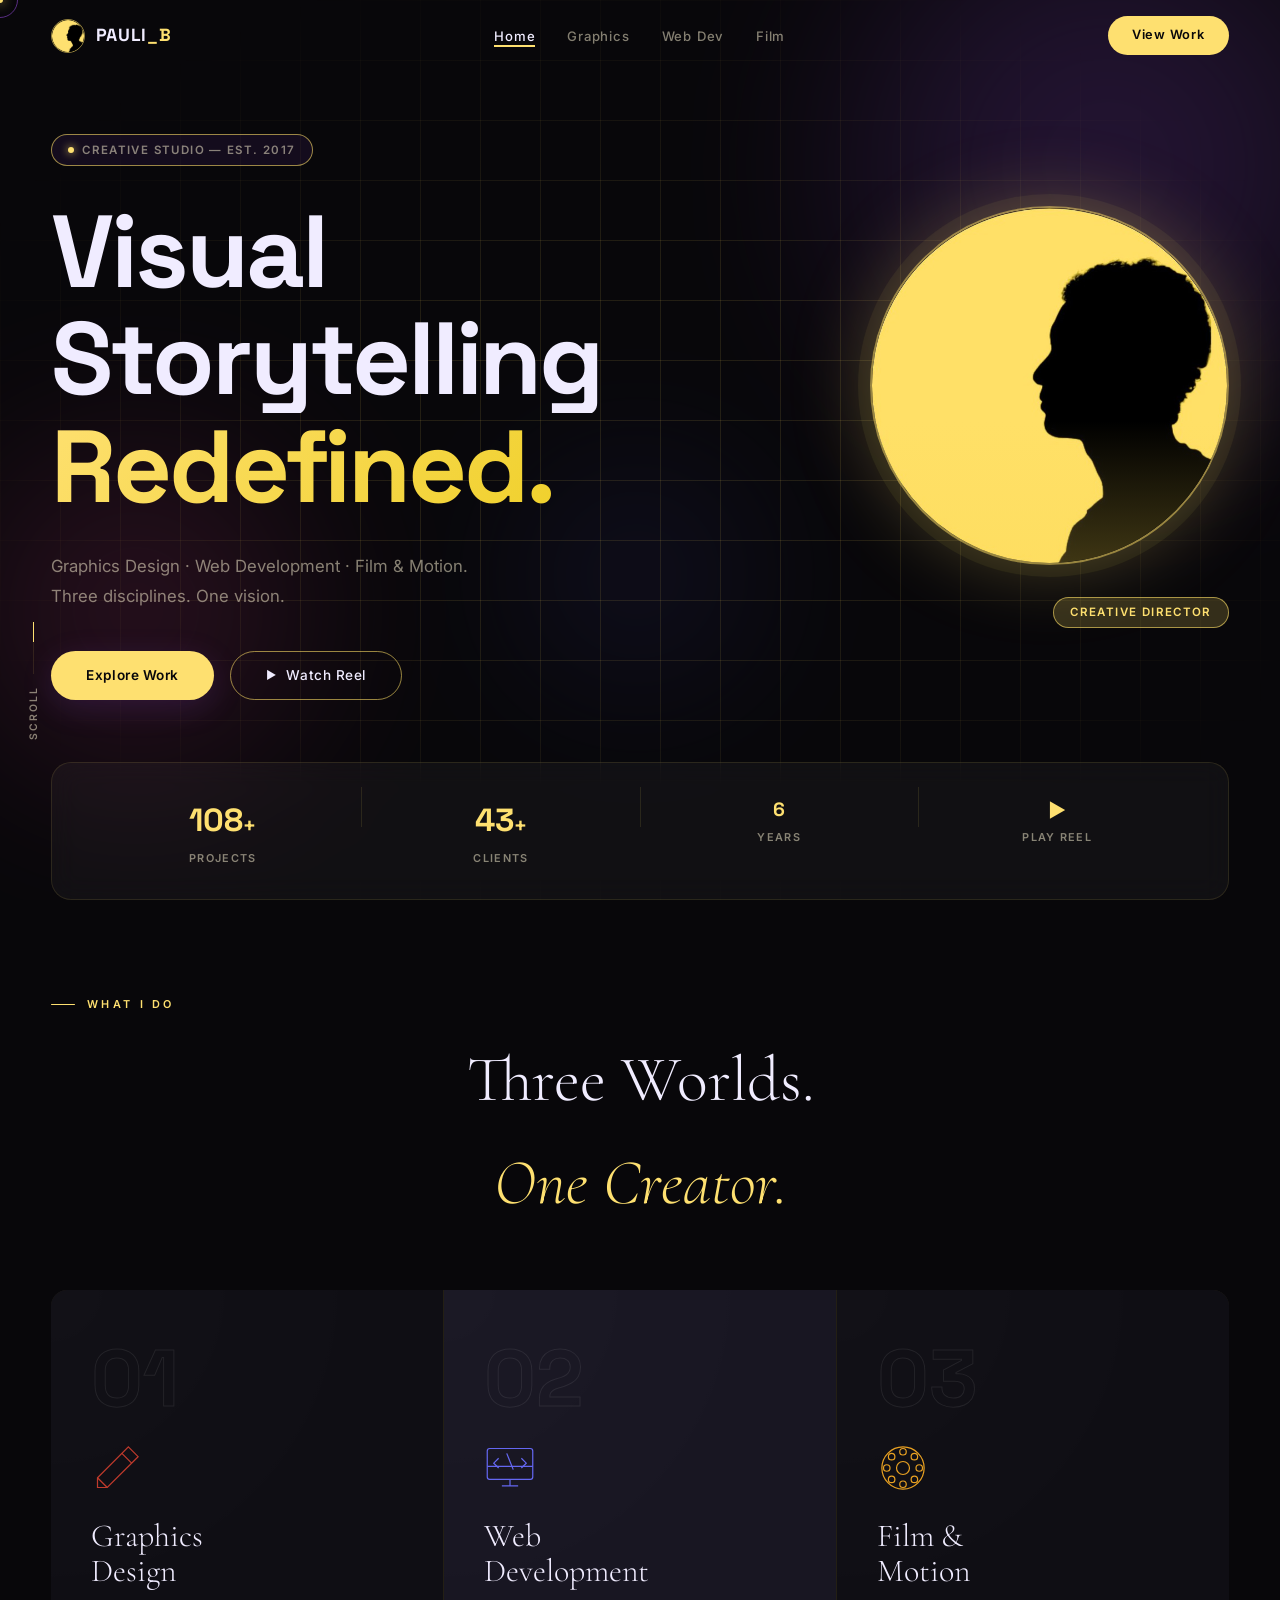
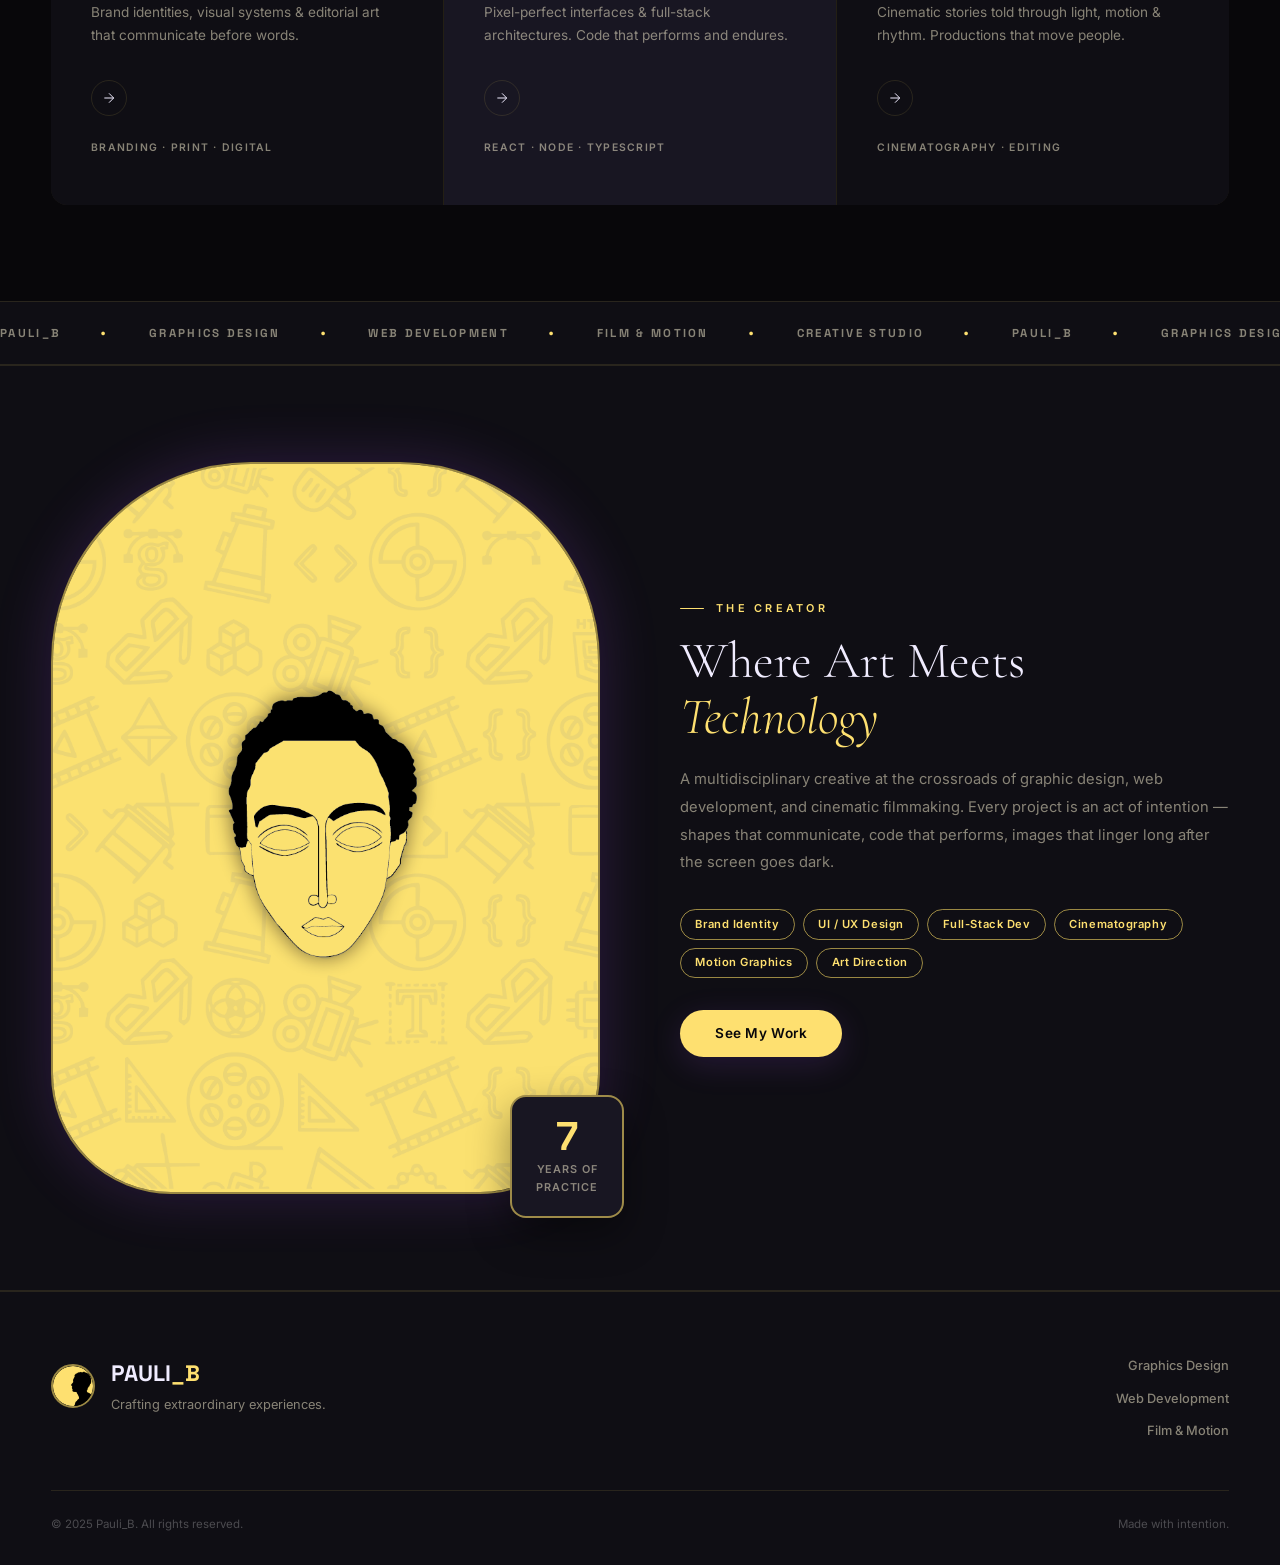
==== commit 9d7c740a: "web" ====
--- a/index.html
+++ b/index.html
@@ -221,7 +221,7 @@
   <section class="about-teaser">
     <div class="at-img">
       <div class="at-img-frame">
-        <img src="assets/logo.jpg" alt="Pauli_B"/>
+        <img src="assets/me.png" alt="Pauli_B"/>
       </div>
       <div class="at-badge-float">
         <span>7</span>
--- a/css/global.css
+++ b/css/global.css
@@ -13,13 +13,13 @@
   --bg2:      #0f0e14;
   --bg3:      #181622;
   --text:     #f0ecff;
-  --dim:      rgba(240,236,255,.5);
-  --faint:    rgba(240,236,255,.06);
-  --accent:   #a855f7;       /* purple */
-  --accent2:  #ec4899;       /* pink */
-  --acl:      #d8b4fe;
-  --acd:      rgba(168,85,247,.15);
-  --acb:      rgba(168,85,247,.25);
+  --dim:      rgb(255 247 216 / 50%);
+  --faint:    rgb(255 224 103 / 11%);
+  --accent:   #fee070;       /* purple */
+  --accent2:  #eccc18;       /* pink */
+  --acl:      #ffe067;
+  --acd:      rgb(255 224 103 / 18%);
+  --acb:      rgb(255 224 103 / 58%);
 
   /* Typography */
   --sans: 'Space Grotesk', sans-serif;
@@ -107,7 +107,7 @@
 .nav-cta {
   font-size: .8rem; font-weight: 600; letter-spacing: .06em;
   padding: .55rem 1.5rem; border-radius: 100px;
-  background: var(--accent); color: #fff;
+  background: var(--accent); color: #08070a;
   transition: all .3s var(--ease);
   box-shadow: 0 0 20px rgba(168,85,247,.0);
 }
@@ -133,7 +133,7 @@
 .btn-primary {
   display: inline-flex; align-items: center; gap: .5rem;
   padding: .8rem 2.2rem; border-radius: 100px;
-  background: var(--accent); color: #fff;
+  background: var(--accent); color: #08070a;
   font-size: .85rem; font-weight: 600; letter-spacing: .04em;
   transition: all .3s var(--ease);
   border: none; cursor: none;
--- a/css/home.css
+++ b/css/home.css
@@ -28,16 +28,16 @@
 }
 .hero-img-frame {
   width: clamp(220px, 28vw, 380px);
-  aspect-ratio: 3/4;
-  border-radius: 200px 200px 160px 160px;
+  aspect-ratio: 1;
+  border-radius: 200px;
   overflow: hidden;
   border: 2px solid var(--acb);
-  box-shadow: 0 0 80px rgba(168,85,247,.25), 0 0 0 12px rgba(168,85,247,.06);
+  box-shadow: 0 0 80px rgb(255 224 103 / 28%), 0 0 0 12px rgba(247, 231, 85, 0.06);
   position: relative;
 }
 .hero-img-overlay {
   position: absolute; inset: 0;
-  background: linear-gradient(to bottom, transparent 60%, rgba(168,85,247,.25));
+  background: linear-gradient(to bottom, transparent 60%, rgb(250 216 79 / 25%));
   pointer-events: none;
 }
 
@@ -73,7 +73,7 @@
 .hero-title {
   font-family: var(--sans);
   font-size: clamp(3.5rem, 8vw, 7.5rem);
-  font-weight: 900; line-height: .92; letter-spacing: -.03em;
+  font-weight: 900; line-height: 1.05; letter-spacing: -.03em;
   margin-bottom: 2rem;
 }
 .ht-line { display: block; overflow: hidden; }
@@ -89,7 +89,7 @@
 .hero-img { width: 100%; height: 100%; object-fit: cover; filter: saturate(1.08); transition: transform .7s var(--ease); }
 .hero-img-frame:hover .hero-img { transform: scale(1.03); }
 .hero-img-tag {
-  margin-top: 1rem;
+  margin-top: 2rem;
   font-size: .72rem; font-weight: 600; letter-spacing: .12em; text-transform: uppercase;
   color: var(--accent); background: var(--acd);
   padding: .35rem 1rem; border-radius: 100px; border: 1px solid var(--acb);
@@ -97,7 +97,7 @@
 
 /* Scroll indicator */
 .hero-scroll {
-  position: absolute; bottom: 10rem; left: clamp(2rem, 10vw, 4rem);
+  position: absolute; bottom: 10rem; left: clamp(.5rem, 2vw, 4rem);
   display: flex; flex-direction: column; align-items: center; gap: .75rem; z-index: 2;
   font-size: .65rem; font-weight: 600; letter-spacing: .2em; text-transform: uppercase; color: var(--dim);
 }
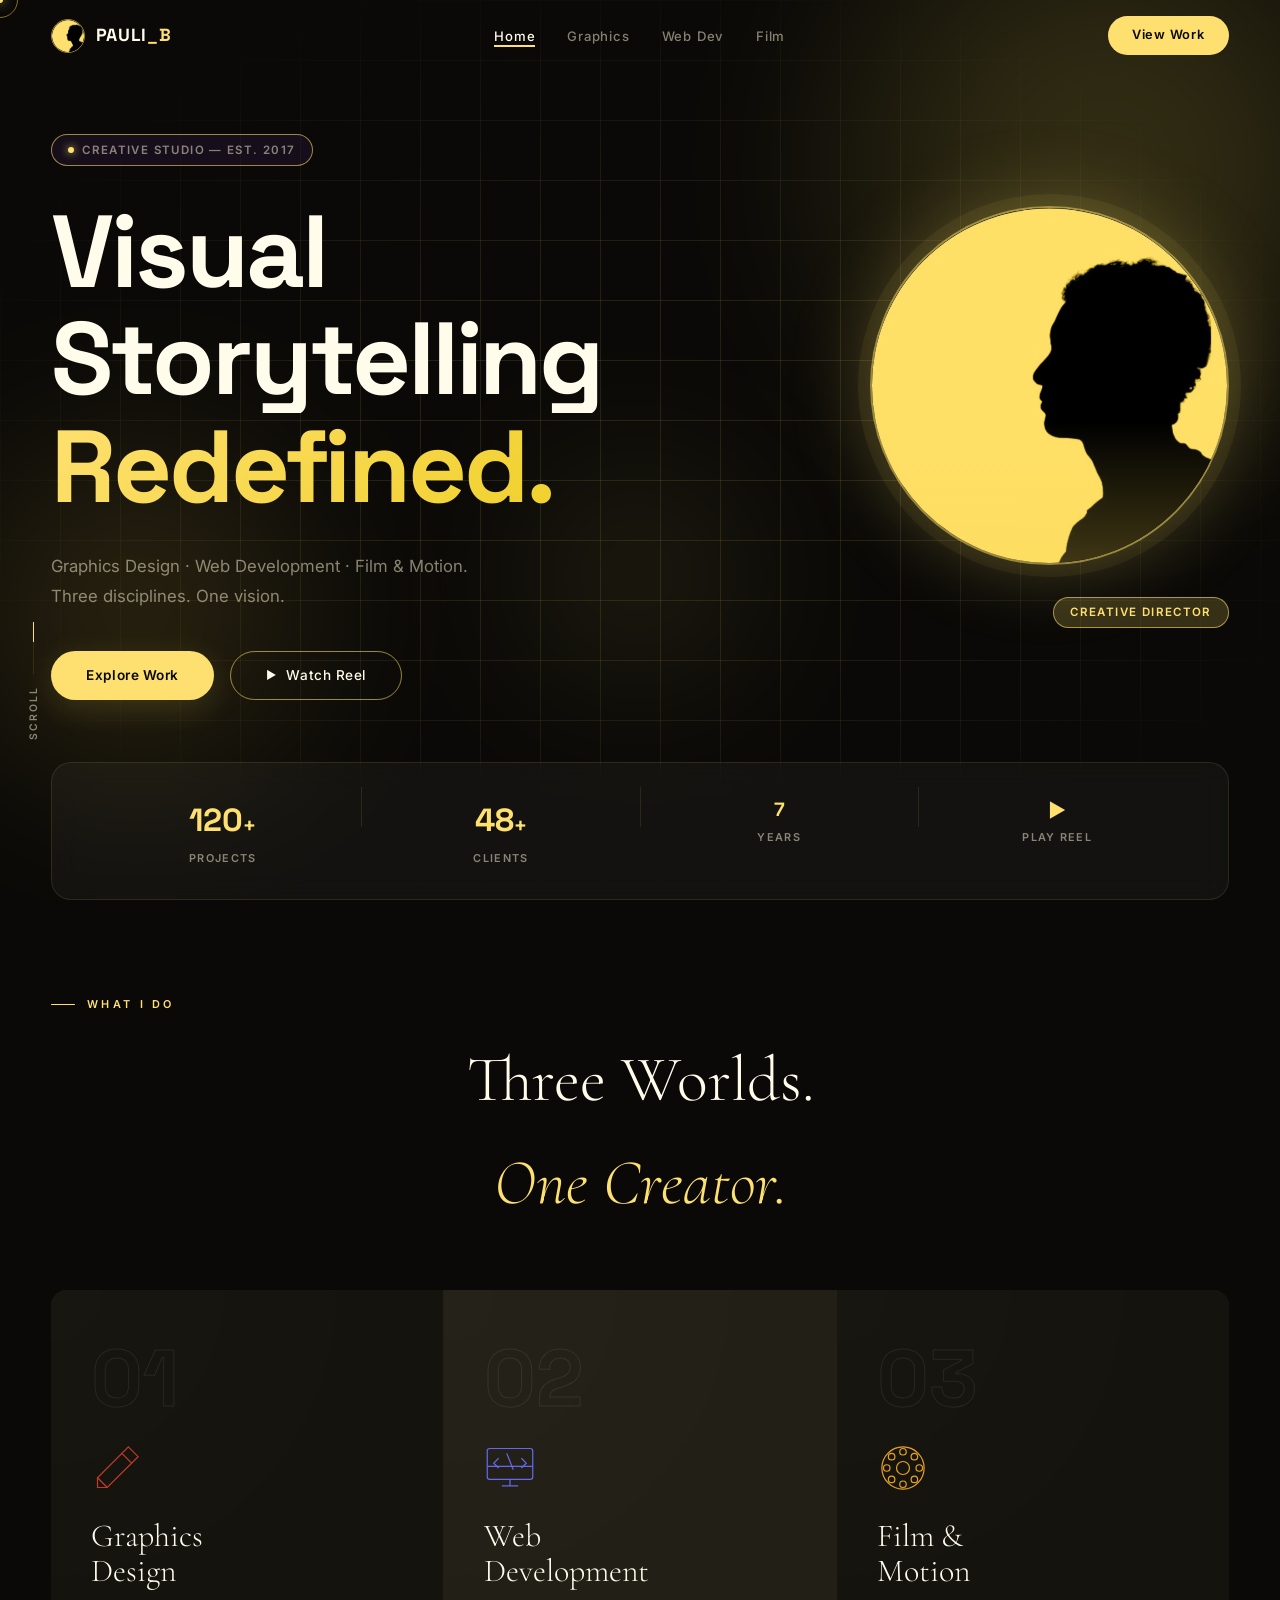
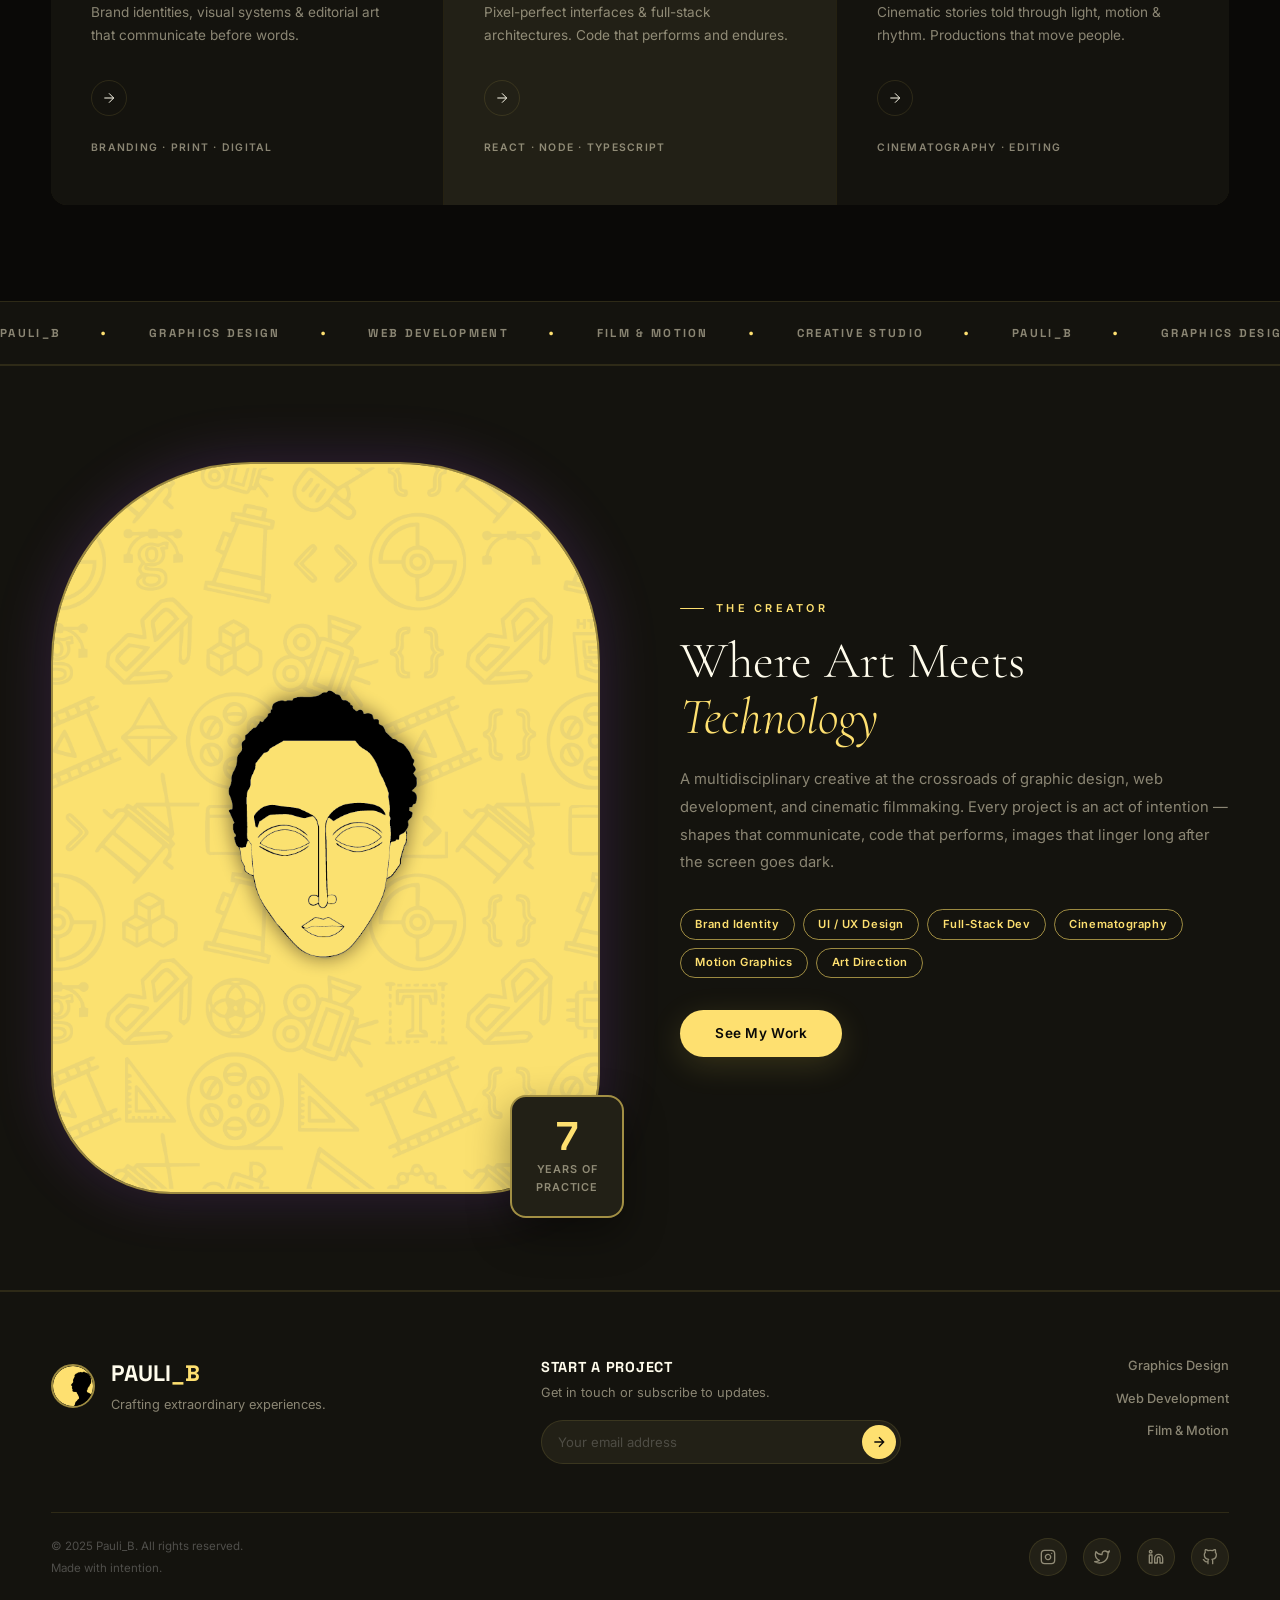
==== commit 02a10d6d: "same" ====
--- a/index.html
+++ b/index.html
@@ -245,7 +245,7 @@
   </section>
 
   <!-- FOOTER -->
-  <footer class="footer">
+<footer class="footer">
     <div class="footer-inner">
       <div class="footer-top">
         <div class="footer-brand">
@@ -255,15 +255,47 @@
             <p>Crafting extraordinary experiences.</p>
           </div>
         </div>
+        
+        <div class="footer-email-box">
+          <h4>Start a Project</h4>
+          <p>Get in touch or subscribe to updates.</p>
+          <form class="footer-form" action="mailto:your-email@example.com" method="POST" enctype="text/plain">
+            <input type="email" placeholder="Your email address" required class="footer-input" />
+            <button type="submit" class="footer-form-btn" data-cursor="hover">
+              <svg viewBox="0 0 24 24" fill="none" stroke="currentColor" stroke-width="2">
+                <path d="M5 12h14M12 5l7 7-7 7"/>
+              </svg>
+            </button>
+          </form>
+        </div>
+
         <nav class="footer-nav">
-          <a href="pages/graphics.html">Graphics Design</a>
-          <a href="pages/webdev.html">Web Development</a>
-          <a href="pages/film.html">Film &amp; Motion</a>
+          <a href="pages/graphics.html" data-cursor="hover">Graphics Design</a>
+          <a href="pages/webdev.html" data-cursor="hover">Web Development</a>
+          <a href="pages/film.html" data-cursor="hover">Film &amp; Motion</a>
         </nav>
       </div>
+
       <div class="footer-bottom">
-        <p>&copy; 2025 Pauli_B. All rights reserved.</p>
-        <p class="footer-secret">Made with intention.</p>
+        <div class="footer-legal">
+          <p>&copy; 2025 Pauli_B. All rights reserved.</p>
+          <p class="footer-secret">Made with intention.</p>
+        </div>
+
+        <div class="footer-socials">
+          <a href="https://instagram.com" target="_blank" rel="noopener" class="social-icon" data-cursor="hover" aria-label="Instagram">
+            <svg viewBox="0 0 24 24" fill="none" stroke="currentColor" stroke-width="2" stroke-linecap="round" stroke-linejoin="round"><rect x="2" y="2" width="20" height="20" rx="5" ry="5"></rect><path d="M16 11.37A4 4 0 1 1 12.63 8 4 4 0 0 1 16 11.37z"></path><line x1="17.5" y1="6.5" x2="17.51" y2="6.5"></line></svg>
+          </a>
+          <a href="https://twitter.com" target="_blank" rel="noopener" class="social-icon" data-cursor="hover" aria-label="Twitter">
+            <svg viewBox="0 0 24 24" fill="none" stroke="currentColor" stroke-width="2" stroke-linecap="round" stroke-linejoin="round"><path d="M23 3a10.9 10.9 0 0 1-3.14 1.53 4.48 4.48 0 0 0-7.86 3v1A10.66 10.66 0 0 1 3 4s-4 9 5 13a11.64 11.64 0 0 1-7 2c9 5 20 0 20-11.5a4.5 4.5 0 0 0-.08-.83A7.72 7.72 0 0 0 23 3z"></path></svg>
+          </a>
+          <a href="https://linkedin.com" target="_blank" rel="noopener" class="social-icon" data-cursor="hover" aria-label="LinkedIn">
+            <svg viewBox="0 0 24 24" fill="none" stroke="currentColor" stroke-width="2" stroke-linecap="round" stroke-linejoin="round"><path d="M16 8a6 6 0 0 1 6 6v7h-4v-7a2 2 0 0 0-2-2 2 2 0 0 0-2 2v7h-4v-7a6 6 0 0 1 6-6z"></path><rect x="2" y="9" width="4" height="12"></rect><circle cx="4" cy="4" r="2"></circle></svg>
+          </a>
+          <a href="https://github.com" target="_blank" rel="noopener" class="social-icon" data-cursor="hover" aria-label="GitHub">
+            <svg viewBox="0 0 24 24" fill="none" stroke="currentColor" stroke-width="2" stroke-linecap="round" stroke-linejoin="round"><path d="M9 19c-5 1.5-5-2.5-7-3m14 6v-3.87a3.37 3.37 0 0 0-.94-2.61c3.14-.35 6.44-1.54 6.44-7A5.44 5.44 0 0 0 20 4.77 5.07 5.07 0 0 0 19.91 1S18.73.65 16 2.48a13.38 13.38 0 0 0-7 0C6.27.65 5.09 1 5.09 1A5.07 5.07 0 0 0 5 4.77a5.44 5.44 0 0 0-1.5 3.78c0 5.42 3.3 6.61 6.44 7A3.37 3.37 0 0 0 9 18.13V22"></path></svg>
+          </a>
+        </div>
       </div>
     </div>
   </footer>
--- a/css/global.css
+++ b/css/global.css
@@ -9,14 +9,14 @@
 /* ── TOKENS ────────────────────────────────────────────────── */
 :root {
   /* Home / default palette */
-  --bg:       #08070a;
-  --bg2:      #0f0e14;
-  --bg3:      #181622;
-  --text:     #f0ecff;
+  --bg:       #0a0907;
+  --bg2:      #14130e;
+  --bg3:      #222016;
+  --text:     #fffcec;
   --dim:      rgb(255 247 216 / 50%);
   --faint:    rgb(255 224 103 / 11%);
-  --accent:   #fee070;       /* purple */
-  --accent2:  #eccc18;       /* pink */
+  --accent:   #fee070;      
+  --accent2:  #eccc18;     
   --acl:      #ffe067;
   --acd:      rgb(255 224 103 / 18%);
   --acb:      rgb(255 224 103 / 58%);
@@ -57,7 +57,7 @@
 }
 .cur-ring {
   width: 36px; height: 36px; border-radius: 50%;
-  border: 1.5px solid rgba(168,85,247,.5);
+  border: 1.5px solid rgba(247, 212, 85, 0.5);
   position: absolute; top: 0; left: 0;
   transform: translate(-50%,-50%);
   transition: left .1s var(--ease), top .1s var(--ease), width .3s, height .3s, border-color .3s;
@@ -68,7 +68,7 @@
   color: var(--accent); white-space: nowrap;
   opacity: 0; transition: opacity .2s;
   font-family: var(--inter); font-weight: 500;
-  background: rgba(8,7,10,.8); padding: .2rem .5rem; border-radius: 4px;
+  background: rgba(10, 9, 7, 0.8); padding: .2rem .5rem; border-radius: 4px;
 }
 .cur-label.show { opacity: 1; }
 
@@ -91,7 +91,7 @@
   border-bottom: 1px solid transparent;
 }
 .nav.scrolled {
-  background: rgba(8,7,10,.85);
+  background: rgba(10, 9, 7, 0.85);
   backdrop-filter: blur(24px) saturate(1.4);
   border-bottom: 1px solid var(--acb);
 }
@@ -107,18 +107,18 @@
 .nav-cta {
   font-size: .8rem; font-weight: 600; letter-spacing: .06em;
   padding: .55rem 1.5rem; border-radius: 100px;
-  background: var(--accent); color: #08070a;
+  background: var(--accent); color: #0a0907;
   transition: all .3s var(--ease);
-  box-shadow: 0 0 20px rgba(168,85,247,.0);
-}
-.nav-cta:hover { background: var(--acl); transform: translateY(-2px); box-shadow: 0 12px 40px rgba(168,85,247,.25); }
+  box-shadow: 0 0 20px rgba(247, 217, 85, 0);
+}
+.nav-cta:hover { background: var(--acl); transform: translateY(-2px); box-shadow: 0 12px 40px rgba(247, 228, 85, 0.25); }
 .nav-burger { display: none; flex-direction: column; gap: 5px; background: none; border: none; padding: 4px; }
 .nav-burger span { width: 22px; height: 1.5px; background: var(--text); display: block; transition: .3s; border-radius: 2px; }
 
 /* Mobile menu */
 .mob-menu {
   display: none; position: fixed; inset: 0; z-index: 998;
-  background: rgba(8,7,10,.97); backdrop-filter: blur(20px);
+  background: rgba(10, 9, 7, 0.97); backdrop-filter: blur(20px);
   flex-direction: column; align-items: center; justify-content: center;
 }
 .mob-menu.open { display: flex; }
@@ -133,13 +133,13 @@
 .btn-primary {
   display: inline-flex; align-items: center; gap: .5rem;
   padding: .8rem 2.2rem; border-radius: 100px;
-  background: var(--accent); color: #08070a;
+  background: var(--accent); color: #0a0907;
   font-size: .85rem; font-weight: 600; letter-spacing: .04em;
   transition: all .3s var(--ease);
   border: none; cursor: none;
-  box-shadow: 0 8px 32px rgba(168,85,247,.15);
-}
-.btn-primary:hover { background: var(--acl); transform: translateY(-3px); box-shadow: 0 16px 48px rgba(168,85,247,.3); }
+  box-shadow: 0 8px 32px rgba(247, 228, 85, 0.15);
+}
+.btn-primary:hover { background: var(--acl); transform: translateY(-3px); box-shadow: 0 16px 48px rgba(247, 215, 85, 0.3); }
 .btn-outline {
   display: inline-flex; align-items: center; gap: .6rem;
   padding: .8rem 2.2rem; border-radius: 100px;
@@ -148,7 +148,7 @@
   border: 1.5px solid var(--acb);
   transition: all .3s var(--ease); cursor: none;
 }
-.btn-outline:hover { border-color: var(--accent); background: rgba(168,85,247,.1); color: var(--accent); transform: translateY(-2px); }
+.btn-outline:hover { border-color: var(--accent); background: rgba(247, 217, 85, 0.1); color: var(--accent); transform: translateY(-2px); }
 .btn-play { font-size: .7rem; }
 
 /* ── OVERLINE ──────────────────────────────────────────────── */
@@ -172,7 +172,7 @@
 .footer-nav a { font-size: .8rem; color: var(--dim); font-weight: 500; transition: color .2s; }
 .footer-nav a:hover { color: var(--accent); }
 .footer-bottom { display: flex; justify-content: space-between; align-items: center; border-top: 1px solid var(--faint); padding-top: 1.5rem; flex-wrap: wrap; gap: .5rem; }
-.footer-bottom p { font-size: .72rem; color: rgba(255,255,255,.25); }
+.footer-bottom p { font-size: .72rem; color: rgba(255, 255, 255, 0.25); }
 
 /* ── MARQUEE ───────────────────────────────────────────────── */
 .marquee-wrap { overflow: hidden; border-top: 1px solid var(--faint); border-bottom: 1px solid var(--faint); padding: 1rem 0; background: var(--bg2); }
@@ -221,7 +221,7 @@
 .filt { padding: .35rem 1rem; border-radius: 100px; font-size: .72rem; font-weight: 600; letter-spacing: .06em; background: transparent; border: 1.5px solid var(--acb); color: var(--dim); transition: all .2s; cursor: none; }
 .filt.active, .filt:hover { background: var(--accent); color: #fff; border-color: var(--accent); }
 .gallery-grid { display: grid; grid-template-columns: repeat(auto-fill, minmax(280px, 1fr)); gap: 3px; }
-.g-item { aspect-ratio: 4/3; overflow: hidden; position: relative; cursor: none; background: var(--bg2); }
+.g-item { aspect-ratio: 1; overflow: hidden; position: relative; cursor: none; background: var(--bg2); }
 .g-item img { width: 100%; height: 100%; object-fit: cover; transition: transform .6s var(--ease); }
 .g-item:hover img { transform: scale(1.07); }
 .g-item-overlay { position: absolute; inset: 0; background: linear-gradient(to top, rgba(0,0,0,.85), transparent 50%); opacity: 0; transition: opacity .35s; display: flex; align-items: flex-end; padding: 1.25rem; }
@@ -283,3 +283,120 @@
 @media (max-width: 480px) {
   .gallery-grid { grid-template-columns: 1fr; }
 }
+/* Enhanced Footer Layout Adjustments */
+.footer-email-box {
+  flex: 1 1 300px;
+  max-width: 360px;
+}
+.footer-email-box h4 {
+  font-family: var(--sans);
+  font-size: 0.9rem;
+  letter-spacing: 0.05em;
+  text-transform: uppercase;
+  margin-bottom: 0.25rem;
+}
+.footer-email-box p {
+  font-size: 0.8rem;
+  color: var(--dim);
+  margin-bottom: 1rem;
+}
+
+/* Email Input Row */
+.footer-form {
+  display: flex;
+  background: var(--bg3);
+  border: 1px solid var(--faint);
+  border-radius: 100px;
+  padding: 0.25rem 0.25rem 0.25rem 1rem;
+  transition: border-color 0.3s var(--ease);
+}
+.footer-form:focus-within {
+  border-color: var(--accent);
+}
+.footer-input {
+  background: transparent;
+  border: none;
+  outline: none;
+  color: var(--text);
+  font-size: 0.82rem;
+  flex-grow: 1;
+  padding-right: 0.5rem;
+}
+.footer-input::placeholder {
+  color: rgba(255, 255, 255, 0.2);
+}
+.footer-form-btn {
+  background: var(--accent);
+  border: none;
+  width: 34px;
+  height: 34px;
+  border-radius: 50%;
+  display: flex;
+  align-items: center;
+  justify-content: center;
+  color: #0a0907;
+  transition: transform 0.2s var(--ease), background-color 0.2s;
+}
+.footer-form-btn svg {
+  width: 16px;
+  height: 16px;
+}
+.footer-form-btn:hover {
+  background: var(--acl);
+  transform: scale(1.05);
+}
+
+/* Social Media Icons Styling */
+.footer-socials {
+  display: flex;
+  gap: 1rem;
+  align-items: center;
+}
+.social-icon {
+  width: 38px;
+  height: 38px;
+  border-radius: 50%;
+  background: var(--bg3);
+  border: 1px solid var(--faint);
+  display: flex;
+  align-items: center;
+  justify-content: center;
+  color: var(--dim);
+  transition: all 0.3s var(--ease);
+}
+.social-icon svg {
+  width: 16px;
+  height: 16px;
+}
+
+/* Clickable states explicitly indicating active regions */
+.social-icon:hover {
+  color: #0a0907;
+  background: var(--accent);
+  border-color: var(--accent);
+  transform: translateY(-3px);
+  box-shadow: 0 8px 20px rgba(247, 217, 85, 0.2);
+}
+
+/* Extra alignment helper */
+.footer-legal {
+  display: flex;
+  flex-direction: column;
+  gap: 0.25rem;
+}
+
+/* Adjustments for smaller phone displays */
+@media (max-width: 768px) {
+  .footer-top {
+    flex-direction: column;
+    gap: 2.5rem;
+  }
+  .footer-nav {
+    text-align: left;
+  }
+  .footer-bottom {
+    flex-direction: column-reverse;
+    align-items: flex-start;
+    gap: 1.5rem;
+  }
+}
--- a/css/home.css
+++ b/css/home.css
@@ -47,9 +47,9 @@
   position: absolute; border-radius: 50%;
   filter: blur(80px); opacity: .35;
 }
-.orb1 { width: 600px; height: 600px; background: radial-gradient(circle, rgba(168,85,247,.6), transparent); top: -15%; right: -10%; animation: drift 10s ease-in-out infinite; }
-.orb2 { width: 400px; height: 400px; background: radial-gradient(circle, rgba(236,72,153,.5), transparent); bottom: 10%; left: -5%; animation: drift 13s ease-in-out infinite reverse; }
-.orb3 { width: 250px; height: 250px; background: radial-gradient(circle, rgba(99,102,241,.4), transparent); top: 50%; left: 40%; animation: drift 8s ease-in-out infinite 2s; }
+.orb1 { width: 600px; height: 600px; background: radial-gradient(circle, rgba(247, 223, 85, 0.6), transparent); top: -15%; right: -10%; animation: drift 10s ease-in-out infinite; }
+.orb2 { width: 400px; height: 400px; background: radial-gradient(circle, rgba(236, 195, 72, 0.5), transparent); bottom: 10%; left: -5%; animation: drift 13s ease-in-out infinite reverse; }
+.orb3 { width: 250px; height: 250px; background: radial-gradient(circle, rgba(241, 220, 99, 0.4), transparent); top: 50%; left: 40%; animation: drift 8s ease-in-out infinite 2s; }
 @keyframes drift { 0%,100%{transform:translateY(0) scale(1)} 50%{transform:translateY(-30px) scale(1.05)} }
 
 .hero-grid {
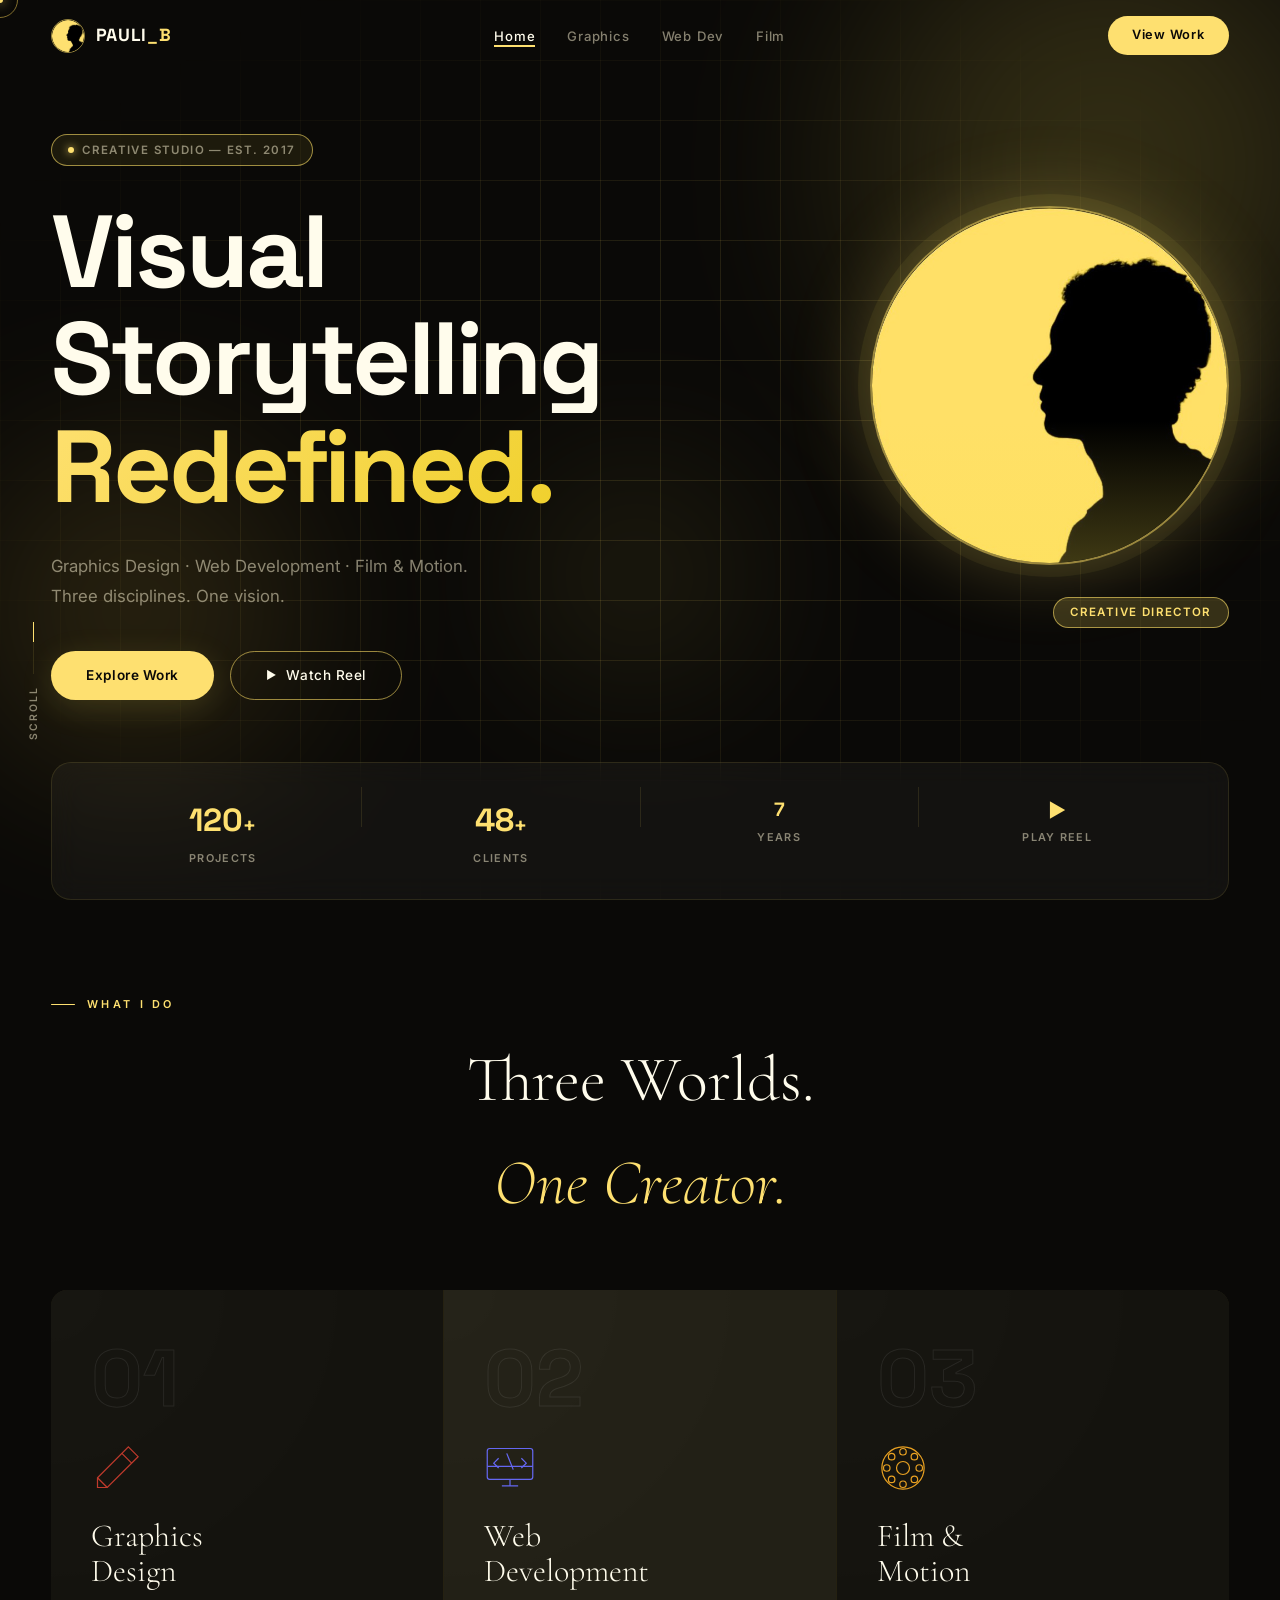
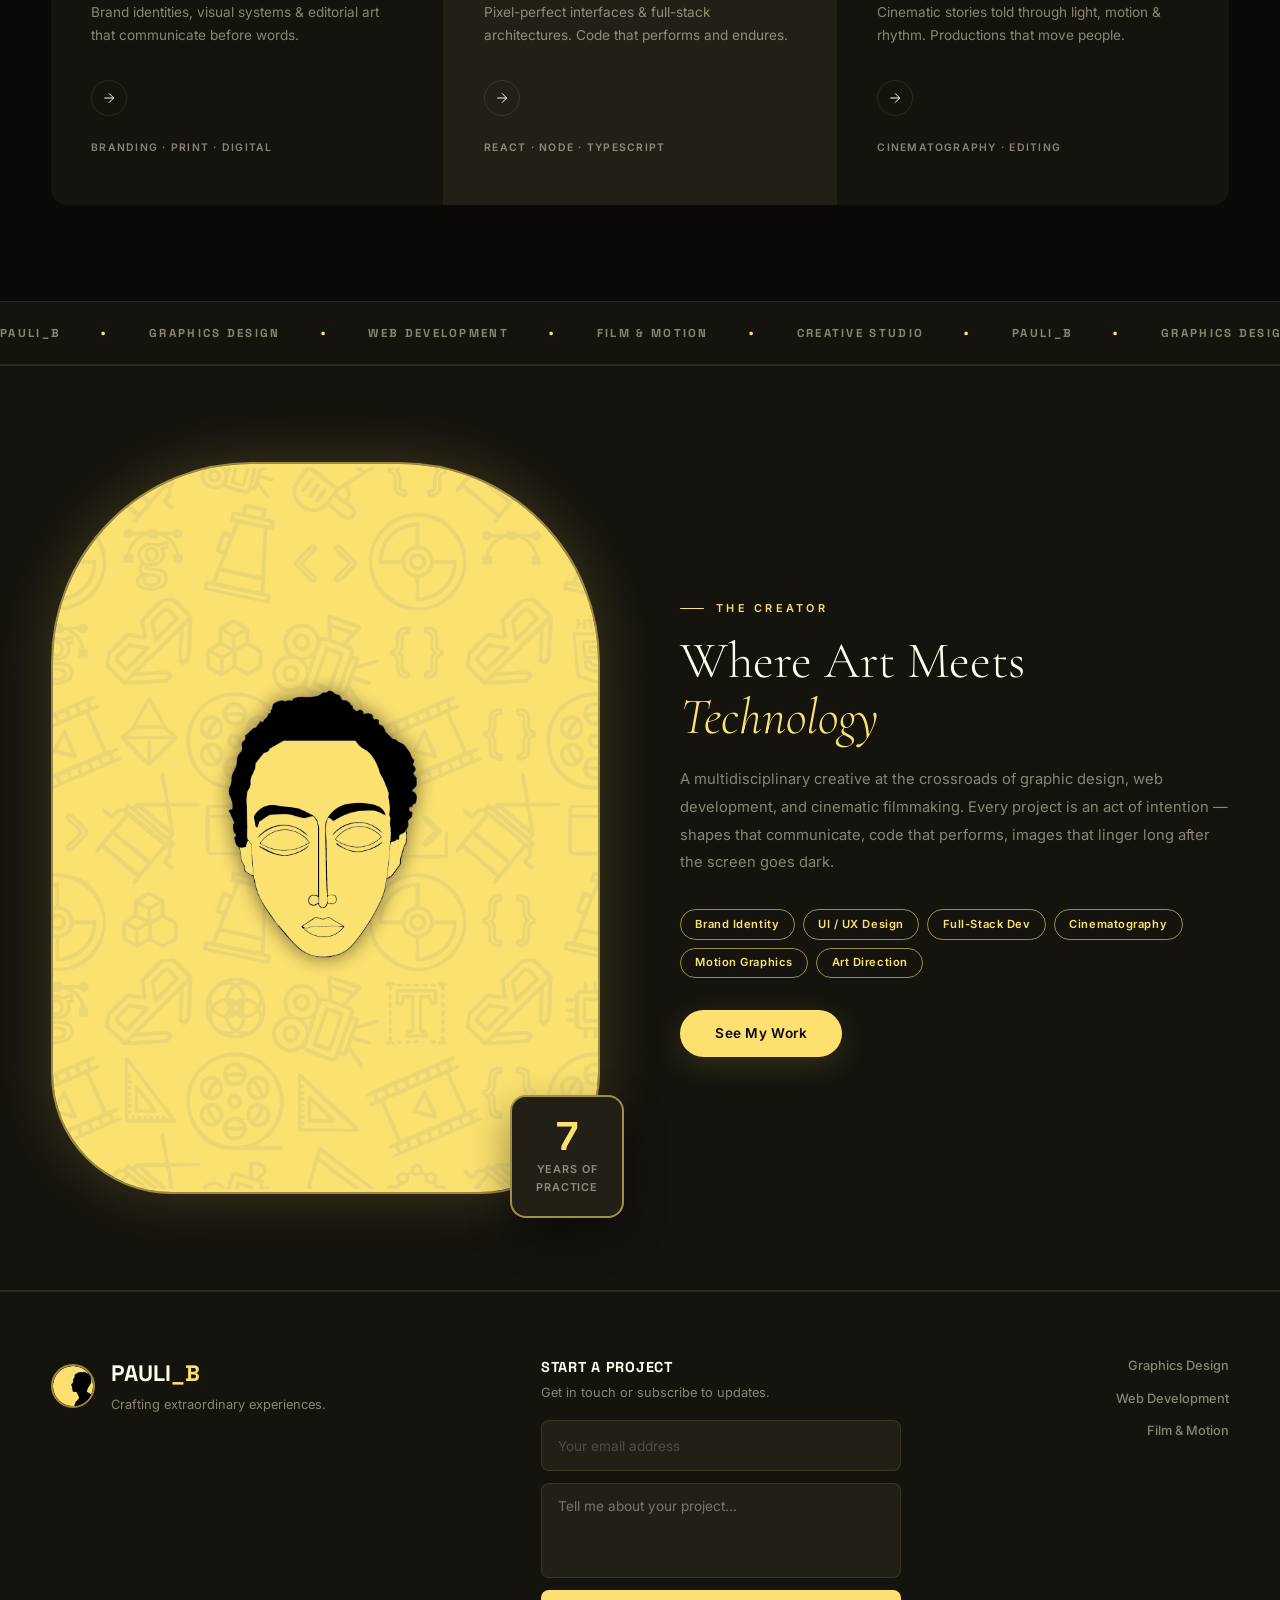
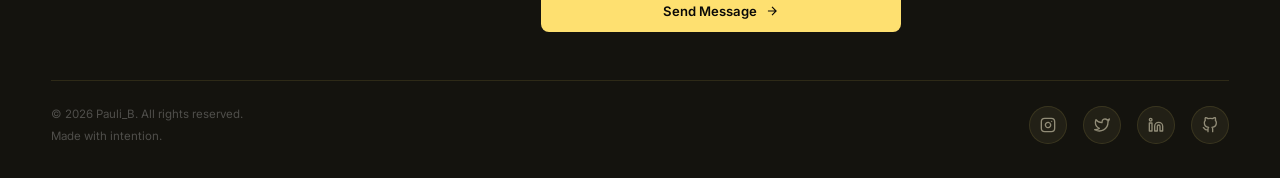
==== commit 5f26b50a: "yo" ====
--- a/index.html
+++ b/index.html
@@ -259,16 +259,24 @@
         <div class="footer-email-box">
           <h4>Start a Project</h4>
           <p>Get in touch or subscribe to updates.</p>
-          <form class="footer-form" action="mailto:your-email@example.com" method="POST" enctype="text/plain">
-            <input type="email" placeholder="Your email address" required class="footer-input" />
-            <button type="submit" class="footer-form-btn" data-cursor="hover">
+          
+          <form class="footer-form stacked-form" id="contact-form" action="https://formspree.io/f/xeedlkgd" method="POST">
+            <div class="form-group">
+              <input type="email" name="email" placeholder="Your email address" required class="footer-input" />
+            </div>
+            <div class="form-group">
+              <textarea name="message" placeholder="Tell me about your project..." required class="footer-textarea" rows="3"></textarea>
+            </div>
+            <button type="submit" class="footer-submit-btn" data-cursor="hover">
+              <span>Send Message</span>
               <svg viewBox="0 0 24 24" fill="none" stroke="currentColor" stroke-width="2">
                 <path d="M5 12h14M12 5l7 7-7 7"/>
               </svg>
             </button>
           </form>
-        </div>
-
+          
+          <p id="form-status" style="font-size: 0.75rem; margin-top: 0.5rem; display: none;"></p>
+        </div>
         <nav class="footer-nav">
           <a href="pages/graphics.html" data-cursor="hover">Graphics Design</a>
           <a href="pages/webdev.html" data-cursor="hover">Web Development</a>
@@ -278,12 +286,12 @@
 
       <div class="footer-bottom">
         <div class="footer-legal">
-          <p>&copy; 2025 Pauli_B. All rights reserved.</p>
+          <p>&copy; 2026 Pauli_B. All rights reserved.</p>
           <p class="footer-secret">Made with intention.</p>
         </div>
 
         <div class="footer-socials">
-          <a href="https://instagram.com" target="_blank" rel="noopener" class="social-icon" data-cursor="hover" aria-label="Instagram">
+          <a href="https://instagram.com/um_pauli_b" target="_blank" rel="noopener" class="social-icon" data-cursor="hover" aria-label="Instagram">
             <svg viewBox="0 0 24 24" fill="none" stroke="currentColor" stroke-width="2" stroke-linecap="round" stroke-linejoin="round"><rect x="2" y="2" width="20" height="20" rx="5" ry="5"></rect><path d="M16 11.37A4 4 0 1 1 12.63 8 4 4 0 0 1 16 11.37z"></path><line x1="17.5" y1="6.5" x2="17.51" y2="6.5"></line></svg>
           </a>
           <a href="https://twitter.com" target="_blank" rel="noopener" class="social-icon" data-cursor="hover" aria-label="Twitter">
@@ -292,7 +300,7 @@
           <a href="https://linkedin.com" target="_blank" rel="noopener" class="social-icon" data-cursor="hover" aria-label="LinkedIn">
             <svg viewBox="0 0 24 24" fill="none" stroke="currentColor" stroke-width="2" stroke-linecap="round" stroke-linejoin="round"><path d="M16 8a6 6 0 0 1 6 6v7h-4v-7a2 2 0 0 0-2-2 2 2 0 0 0-2 2v7h-4v-7a6 6 0 0 1 6-6z"></path><rect x="2" y="9" width="4" height="12"></rect><circle cx="4" cy="4" r="2"></circle></svg>
           </a>
-          <a href="https://github.com" target="_blank" rel="noopener" class="social-icon" data-cursor="hover" aria-label="GitHub">
+          <a href="https://github.com/pauli-bt" target="_blank" rel="noopener" class="social-icon" data-cursor="hover" aria-label="GitHub">
             <svg viewBox="0 0 24 24" fill="none" stroke="currentColor" stroke-width="2" stroke-linecap="round" stroke-linejoin="round"><path d="M9 19c-5 1.5-5-2.5-7-3m14 6v-3.87a3.37 3.37 0 0 0-.94-2.61c3.14-.35 6.44-1.54 6.44-7A5.44 5.44 0 0 0 20 4.77 5.07 5.07 0 0 0 19.91 1S18.73.65 16 2.48a13.38 13.38 0 0 0-7 0C6.27.65 5.09 1 5.09 1A5.07 5.07 0 0 0 5 4.77a5.44 5.44 0 0 0-1.5 3.78c0 5.42 3.3 6.61 6.44 7A3.37 3.37 0 0 0 9 18.13V22"></path></svg>
           </a>
         </div>
--- a/css/global.css
+++ b/css/global.css
@@ -399,4 +399,74 @@
     align-items: flex-start;
     gap: 1.5rem;
   }
+}
+
+/* Stacked Form Configuration */
+.footer-form.stacked-form {
+  display: flex;
+  flex-direction: column;
+  background: transparent;
+  border: none;
+  padding: 0;
+  gap: 0.75rem;
+}
+
+/* Individual Form Rows */
+.footer-form .form-group {
+  background: var(--bg3);
+  border: 1px solid var(--faint);
+  border-radius: 8px;
+  padding: 0.75rem 1rem;
+  transition: border-color 0.3s var(--ease);
+}
+
+.footer-form .form-group:focus-within {
+  border-color: var(--accent);
+}
+
+/* Style for text inputs & textareas */
+.footer-input, .footer-textarea {
+  background: transparent;
+  border: none;
+  outline: none;
+  color: var(--text);
+  font-size: 0.85rem;
+  width: 100%;
+  font-family: var(--inter);
+}
+
+.footer-textarea {
+  resize: none; /* Prevents user from breaking layout size manually */
+  line-height: 1.5;
+}
+
+/* Wide Dynamic Action Button */
+.footer-submit-btn {
+  background: var(--accent);
+  border: none;
+  border-radius: 8px;
+  padding: 0.8rem 1.5rem;
+  display: flex;
+  align-items: center;
+  justify-content: center;
+  gap: 0.5rem;
+  color: #0a0907;
+  font-weight: 600;
+  font-size: 0.82rem;
+  transition: background-color 0.2s, transform 0.2s var(--ease);
+}
+
+.footer-submit-btn svg {
+  width: 14px;
+  height: 14px;
+  transition: transform 0.2s var(--ease);
+}
+
+.footer-submit-btn:hover {
+  background: var(--acl);
+}
+
+/* Subtle arrow movement on hover */
+.footer-submit-btn:hover svg {
+  transform: translateX(3px);
 }
--- a/css/home.css
+++ b/css/home.css
@@ -37,7 +37,7 @@
 }
 .hero-img-overlay {
   position: absolute; inset: 0;
-  background: linear-gradient(to bottom, transparent 60%, rgb(250 216 79 / 25%));
+  background: linear-gradient(to bottom, transparent 60%, rgba(250, 227, 79, 0.25));
   pointer-events: none;
 }
 
@@ -65,7 +65,7 @@
   font-size: .72rem; font-weight: 600; letter-spacing: .12em; text-transform: uppercase;
   color: var(--dim); border: 1px solid var(--acb);
   padding: .35rem 1rem; border-radius: 100px; margin-bottom: 2rem;
-  background: rgba(168,85,247,.08);
+  background: rgba(247, 220, 85, 0.08);
 }
 .badge-dot { width: 6px; height: 6px; border-radius: 50%; background: var(--accent); box-shadow: 0 0 8px var(--accent); animation: blink 2s ease-in-out infinite; }
 @keyframes blink { 0%,100%{opacity:1} 50%{opacity:.3} }
@@ -193,7 +193,7 @@
   width: 100%; aspect-ratio: 3/4;
   border-radius: 200px 200px 120px 120px;
   overflow: hidden; border: 2px solid var(--acb);
-  box-shadow: 0 0 60px rgba(168,85,247,.2);
+  box-shadow: 0 0 60px rgba(247, 207, 85, 0.2);
 }
 .at-img-frame img { width: 100%; height: 100%; object-fit: cover; }
 .at-badge-float {
